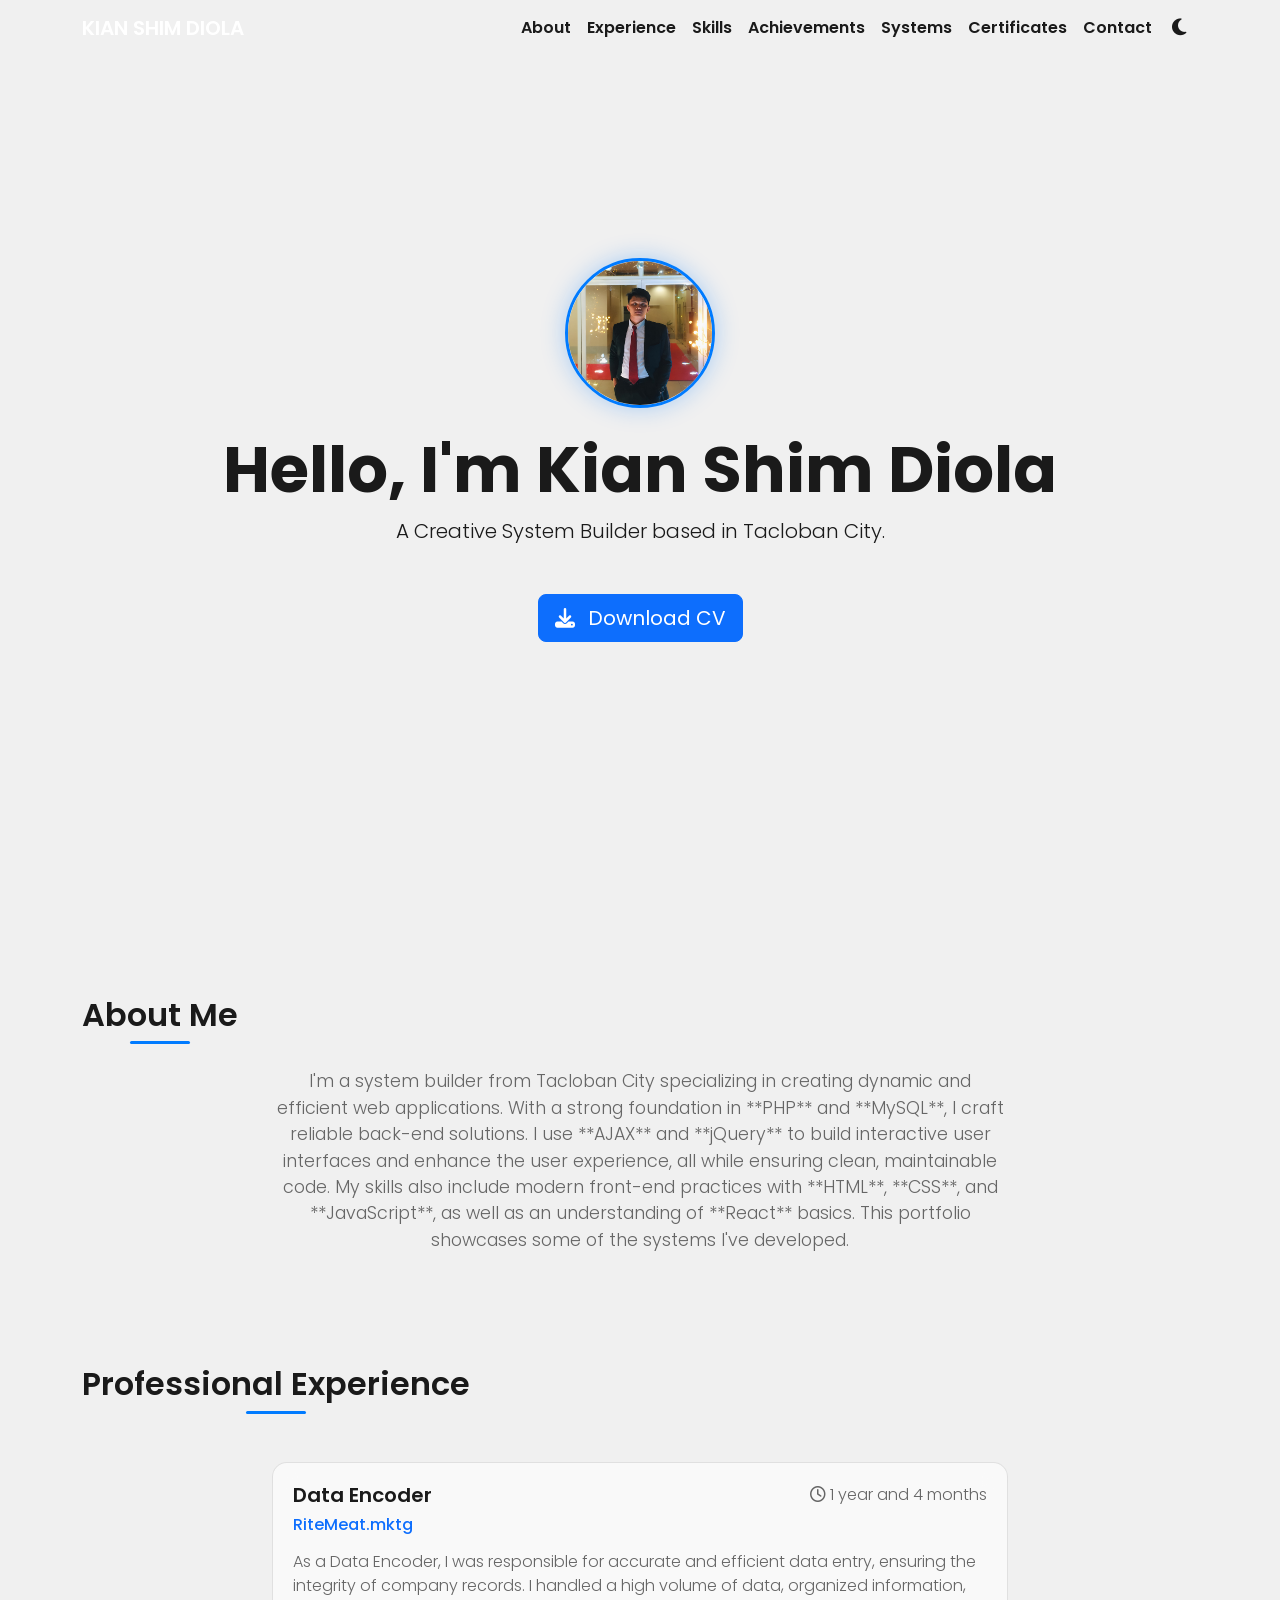
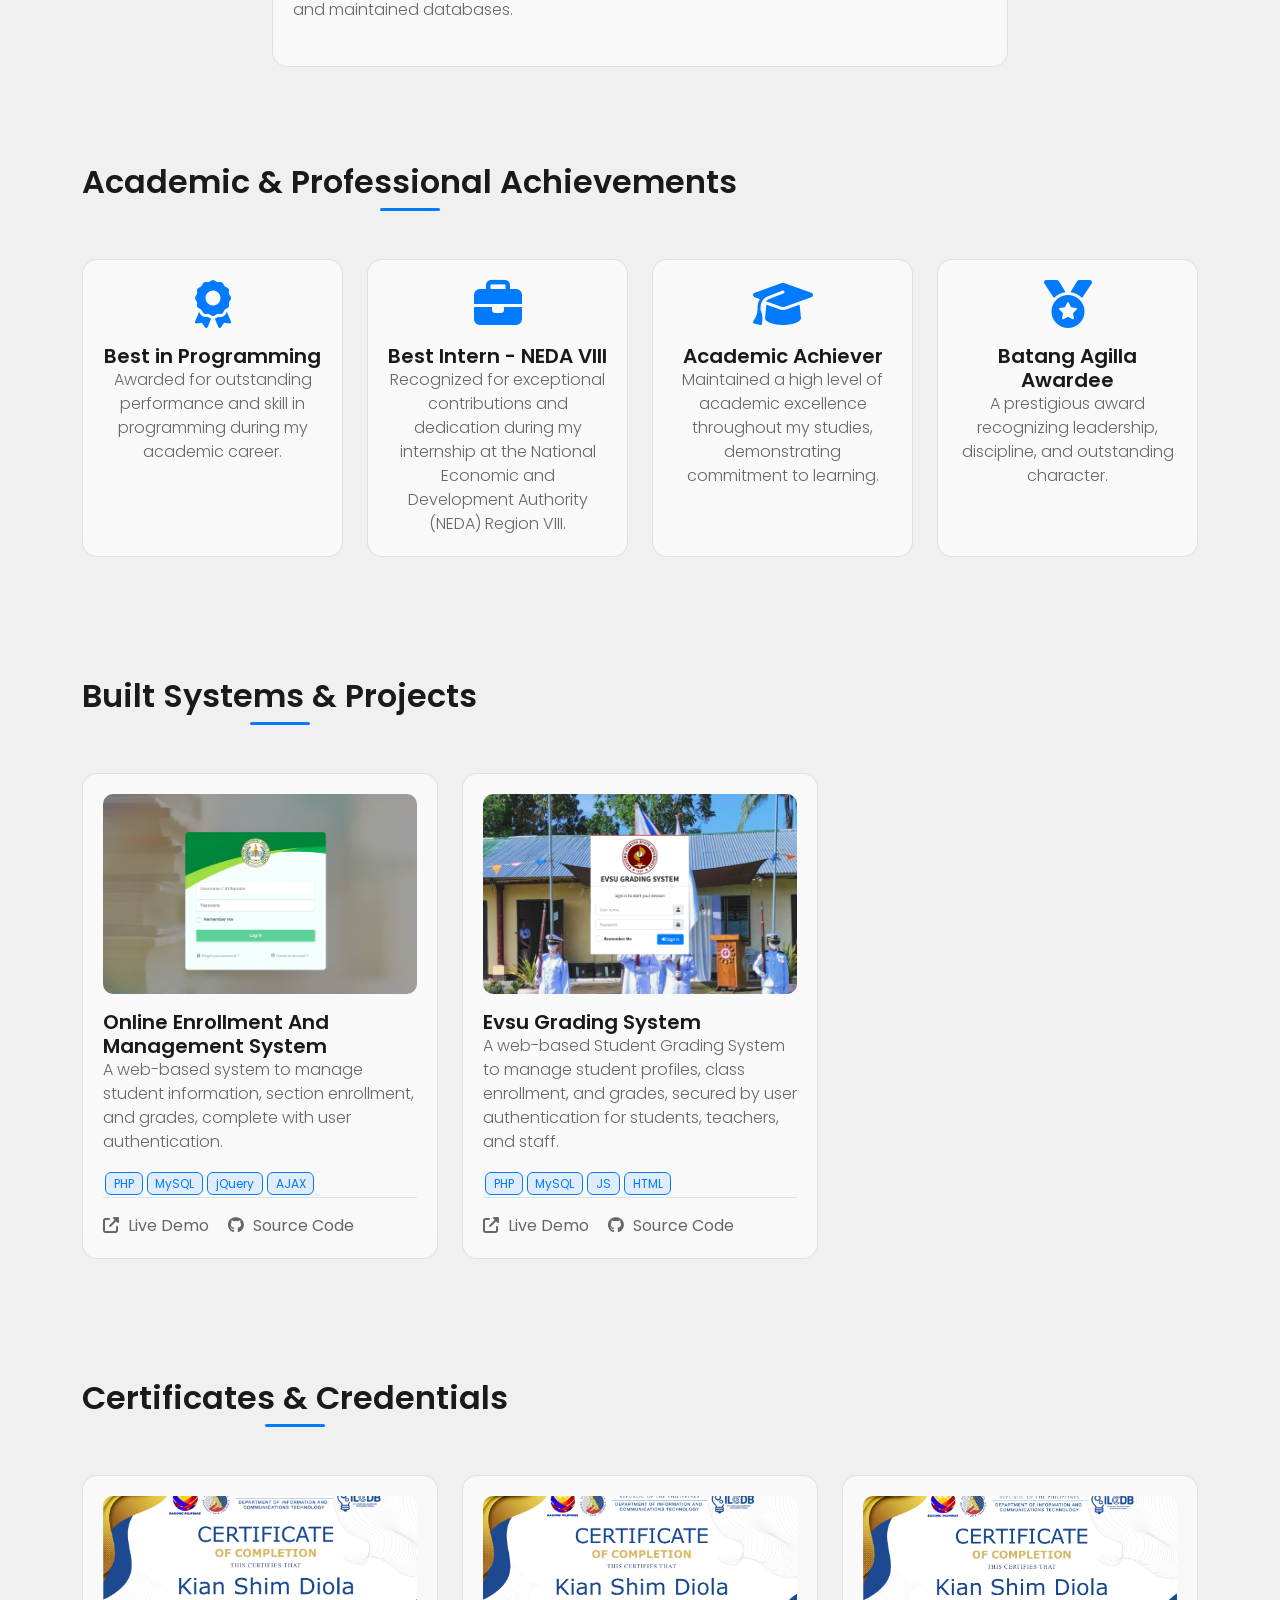
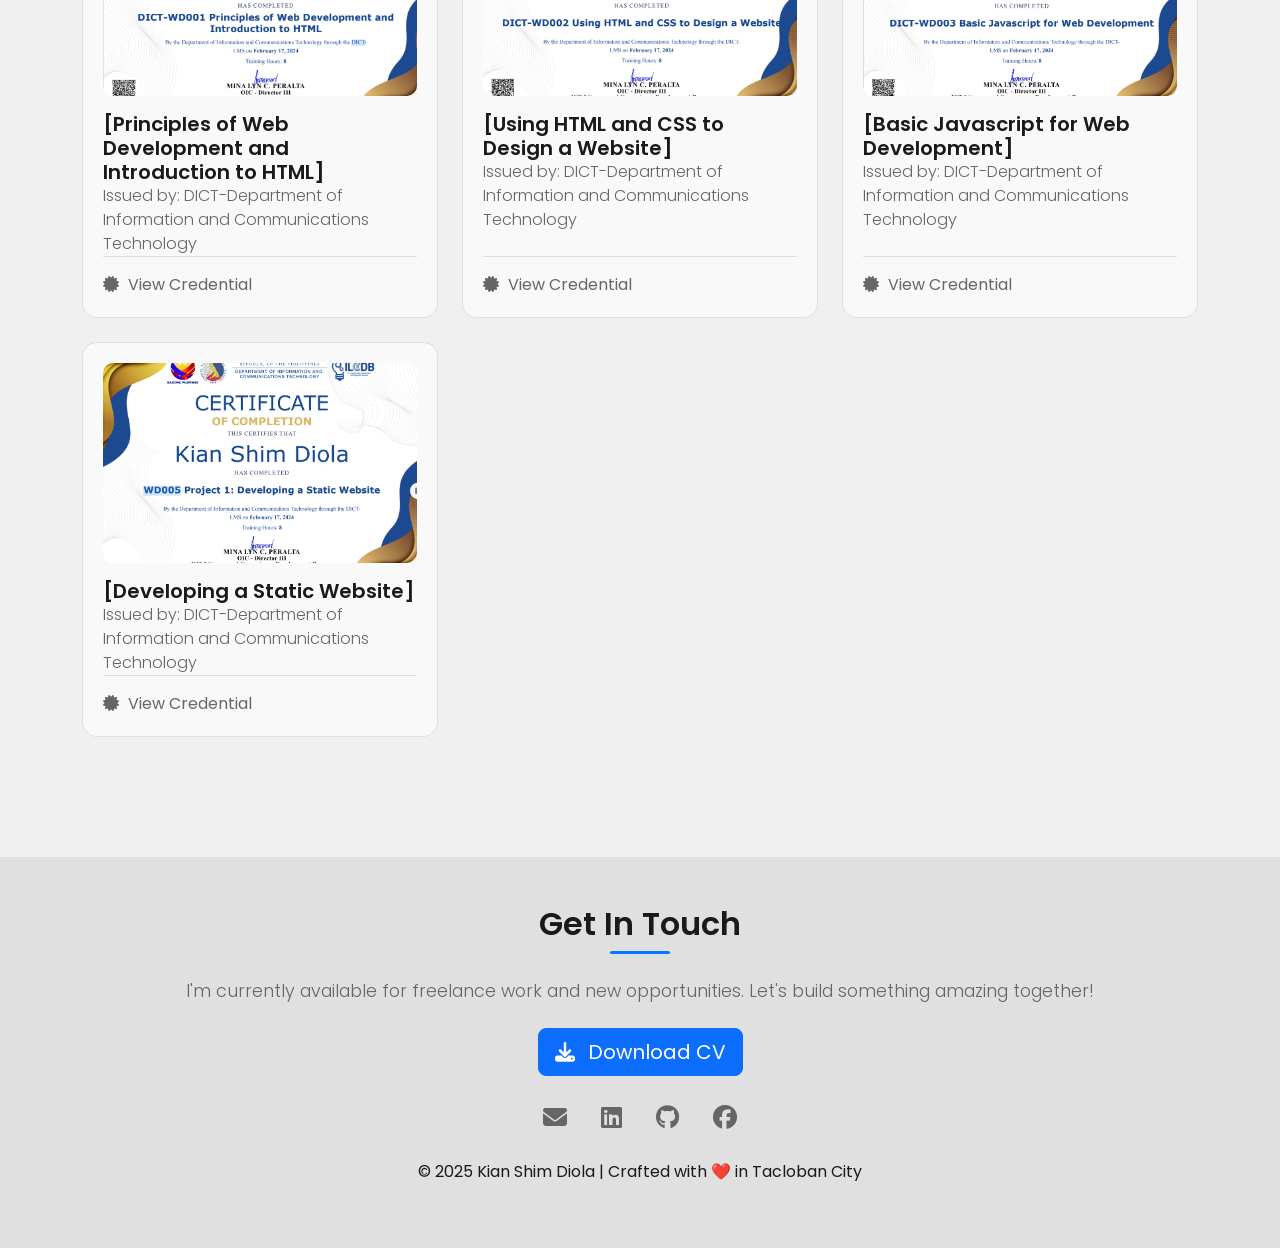
==== index.html @ ff7622f3 "Update index.html" ====
<!DOCTYPE html>
<html lang="en">
<head>
    <meta charset="UTF-8">
    <meta name="viewport" content="width=device-width, initial-scale=1.0">
    <title>KIAN SHIM DIOLA - Modern Portfolio</title>
    <link rel="icon" href="images/favicon.ico" type="image/x-icon">
    <link rel="preconnect" href="https://fonts.googleapis.com">
    <link rel="preconnect" href="https://fonts.gstatic.com" crossorigin>
    <link href="https://fonts.googleapis.com/css2?family=Poppins:wght@300;400;600;700&display=swap" rel="stylesheet">

    <link href="https://cdn.jsdelivr.net/npm/bootstrap@5.3.3/dist/css/bootstrap.min.css" rel="stylesheet">
    
    <link rel="stylesheet" href="https://cdnjs.cloudflare.com/ajax/libs/font-awesome/6.5.2/css/all.min.css">

    <link rel="stylesheet" href="styles.css">

</head>
<body>

    <nav class="navbar navbar-expand-lg navbar-dark fixed-top" id="mainNav">
        <div class="container">
            <a class="navbar-brand" href="#">KIAN SHIM DIOLA</a>
            <button class="navbar-toggler" type="button" data-bs-toggle="collapse" data-bs-target="#navbarNav" aria-controls="navbarNav" aria-expanded="false" aria-label="Toggle navigation">
                <span class="navbar-toggler-icon"></span>
            </button>
            <div class="collapse navbar-collapse" id="navbarNav">
                <ul class="navbar-nav ms-auto">
                    <li class="nav-item"><a class="nav-link" href="#about">About</a></li>
                    <li class="nav-item"><a class="nav-link" href="#experience">Experience</a></li>
                    <li class="nav-item"><a class="nav-link" href="#skills">Skills</a></li>
                    <li class="nav-item"><a class="nav-link" href="#achievements">Achievements</a></li>
                    <li class="nav-item"><a class="nav-link" href="#systems">Systems</a></li>
                    <li class="nav-item"><a class="nav-link" href="#certificates">Certificates</a></li>
                    <li class="nav-item"><a class="nav-link" href="#contact">Contact</a></li>
                </ul>
            </div>
            <button id="theme-toggle" class="btn btn-link ms-auto d-none d-lg-block">
                <i class="fas fa-sun"></i>
            </button>
        </div>
    </nav>

    <header class="hero-section d-flex align-items-center text-white text-center">
        <div class="container">
            <img src="images/profile.jpg" alt="Kian Shim Diola" class="profile-picture mb-4">
            <h1 class="display-3 fw-bold">Hello, I'm Kian Shim Diola</h1>
            <p class="lead fw-light mb-5">A Creative System Builder based in Tacloban City.</p>
            
            <a href="./cv/Diola Kian Shim.pdf" target="_blank" download="Kian_Shim_Diola_CV.pdf" class="btn btn-primary btn-lg hero-cv-btn">
                <i class="fas fa-download me-2"></i> Download CV
            </a>
            
        </div>
    </header>

    <main class="container my-5">

        <section id="about" class="py-5 fade-in-section">
            <h2 class="text-center mb-4">About Me</h2>
            <div class="row">
                <div class="col-md-8 mx-auto text-center">
                    <p class="lead-sm">
                        I'm a system builder from Tacloban City specializing in creating dynamic and efficient web applications. With a strong foundation in **PHP** and **MySQL**, I craft reliable back-end solutions. I use **AJAX** and **jQuery** to build interactive user interfaces and enhance the user experience, all while ensuring clean, maintainable code. My skills also include modern front-end practices with **HTML**, **CSS**, and **JavaScript**, as well as an understanding of **React** basics. This portfolio showcases some of the systems I've developed.
                    </p>
                </div>
            </div>
        </section>

        <section id="experience" class="py-5 fade-in-section">
            <h2 class="text-center mb-5">Professional Experience</h2>
            <div class="row">
                <div class="col-md-8 mx-auto">
                    <div class="glass-card mb-4">
                       <div class="card-body">
    <div class="d-flex justify-content-between align-items-center mb-2">
        <h5 class="card-title mb-0">Data Encoder</h5>
        <span class="card-text"><i class="far fa-clock"></i> 1 year and 4 months</span>
    </div>
    <h6 class="text-primary mb-3">RiteMeat.mktg</h6>
    <p class="card-text">
        As a Data Encoder, I was responsible for accurate and efficient data entry, ensuring the integrity of company records. I handled a high volume of data, organized information, and maintained databases.
    </p>
</div>
                    </div>
                </div>
            </div>
        </section>

      

        <section id="achievements" class="py-5 fade-in-section">
            <h2 class="text-center mb-5">Academic & Professional Achievements</h2>
            <div class="row">
                <div class="col-lg-3 col-md-6 mb-4">
                    <a href="#certificates" class="achievement-link">
                        <div class="glass-card text-center">
                            <i class="fas fa-award fa-3x mb-3" style="color: var(--accent-color);"></i>
                            <div class="card-body">
                                <h5 class="card-title">Best in Programming</h5>
                                <p class="card-text">Awarded for outstanding performance and skill in programming during my academic career.</p>
                            </div>
                        </div>
                    </a>
                </div>
                <div class="col-lg-3 col-md-6 mb-4">
                    <a href="#certificates" class="achievement-link">
                        <div class="glass-card text-center">
                            <i class="fas fa-briefcase fa-3x mb-3" style="color: var(--accent-color);"></i>
                            <div class="card-body">
                                <h5 class="card-title">Best Intern - NEDA VIII</h5>
                                <p class="card-text">Recognized for exceptional contributions and dedication during my internship at the National Economic and Development Authority (NEDA) Region VIII.</p>
                            </div>
                        </div>
                    </a>
                </div>
                <div class="col-lg-3 col-md-6 mb-4">
                    <a href="#certificates" class="achievement-link">
                        <div class="glass-card text-center">
                            <i class="fas fa-graduation-cap fa-3x mb-3" style="color: var(--accent-color);"></i>
                            <div class="card-body">
                                <h5 class="card-title">Academic Achiever</h5>
                                <p class="card-text">Maintained a high level of academic excellence throughout my studies, demonstrating commitment to learning.</p>
                            </div>
                        </div>
                    </a>
                </div>
                <div class="col-lg-3 col-md-6 mb-4">
                    <a href="#certificates" class="achievement-link">
                        <div class="glass-card text-center">
                            <i class="fas fa-medal fa-3x mb-3" style="color: var(--accent-color);"></i>
                            <div class="card-body">
                                <h5 class="card-title">Batang Agilla Awardee</h5>
                                <p class="card-text">A prestigious award recognizing leadership, discipline, and outstanding character.</p>
                            </div>
                        </div>
                    </a>
                </div>
            </div>
        </section>

        <section id="systems" class="py-5 fade-in-section">
            <h2 class="text-center mb-5">Built Systems & Projects</h2>
            <div class="row">
                <div class="col-lg-4 col-md-6 mb-4">
                    <div class="glass-card">
                        <img src="images/project/OEMS.png" class="card-img-top" alt="Project 1">
                        <div class="card-body">
                            <h5 class="card-title">Online Enrollment And Management System</h5>
                            <p class="card-text">A web-based system to manage student information, section enrollment, and grades, complete with user authentication.</p>
                            <div class="tech-tags">
                                <span class="badge">PHP</span><span class="badge">MySQL</span><span class="badge">jQuery</span><span class="badge">AJAX</span>
                            </div>
                        </div>
                        <div class="card-footer">
                            <a href="[Link to Demo]" class="btn-custom" target="_blank"><i class="fas fa-external-link-alt"></i> Live Demo</a>
                            <a href="[Link to GitHub]" class="btn-custom" target="_blank"><i class="fab fa-github"></i> Source Code</a>
                        </div>
                    </div>
                </div>

                <div class="col-lg-4 col-md-6 mb-4">
                    <div class="glass-card">
                        <img src="images/project/EVSUGRADING.png" class="card-img-top" alt="Project 2">
                        <div class="card-body">
                            <h5 class="card-title">Evsu Grading System</h5>
                            <p class="card-text">A web-based Student Grading System to manage student profiles, class enrollment, and grades, secured by user authentication for students, teachers, and staff.</p>
                            <div class="tech-tags">
                                <span class="badge">PHP</span><span class="badge">MySQL</span><span class="badge">JS</span><span class="badge">HTML</span>
                            </div>
                        </div>
                        <div class="card-footer">
                            <a href="[Link to Demo]" class="btn-custom" target="_blank"><i class="fas fa-external-link-alt"></i> Live Demo</a>
                            <a href="[Link to GitHub]" class="btn-custom" target="_blank"><i class="fab fa-github"></i> Source Code</a>
                        </div>
                    </div>
                </div>



                
            </div>
        </section>
<section id="certificates" class="py-5 fade-in-section">
            <h2 class="text-center mb-5">Certificates & Credentials</h2>
            <div class="row">


                <div class="col-lg-4 col-md-6 mb-4">
                    <div class="glass-card">
                        <img src="images/certificate/DICT-WD001.png" class="card-img-top" alt="Certificate 1">
                        <div class="card-body">
                            <h5 class="card-title">[Principles of Web Development and Introduction to HTML]</h5>
                            <p class="card-text">Issued by: DICT-Department of Information and Communications Technology</p>
                        </div>
                        <div class="card-footer">
                            <a href="https://drive.google.com/file/d/1U_wRPzFMKIbiwGCaZw2BtQq9EE82sQ64/view?usp=sharing" class="btn-custom" target="_blank"><i class="fas fa-certificate"></i> View Credential</a>
                        </div>
                    </div>
                </div>

                <div class="col-lg-4 col-md-6 mb-4">
                    <div class="glass-card">
                        <img src="images/certificate/DICT-WD002.png" class="card-img-top" alt="Certificate 2">
                        <div class="card-body">
                            <h5 class="card-title">[Using HTML and CSS to Design a Website]</h5>
                            <p class="card-text">Issued by: DICT-Department of Information and Communications Technology</p>
                        </div>
                        <div class="card-footer">
                            <a href="https://drive.google.com/file/d/1CNtu338VE2zqo23mbhjtuzr8_adoo9vy/view?usp=sharing" class="btn-custom" target="_blank"><i class="fas fa-certificate"></i> View Credential</a>
                        </div>
                    </div>
                </div>
<div class="col-lg-4 col-md-6 mb-4">
                    <div class="glass-card">
                        <img src="images/certificate/DICT-WD003.png" class="card-img-top" alt="Certificate 2">
                        <div class="card-body">
                            <h5 class="card-title">[Basic Javascript for Web Development]</h5>
                            <p class="card-text">Issued by: DICT-Department of Information and Communications Technology</p>
                        </div>
                        <div class="card-footer">
                            <a href="https://drive.google.com/file/d/1zGcU0_RkMThdONmk8PNS_rdGxGATxqnp/view?usp=sharing" class="btn-custom" target="_blank"><i class="fas fa-certificate"></i> View Credential</a>
                        </div>
                    </div>
                </div>

                <div class="col-lg-4 col-md-6 mb-4">
                    <div class="glass-card">
                        <img src="images/certificate/WD005 Project 1.png" class="card-img-top" alt="Certificate 2">
                        <div class="card-body">
                            <h5 class="card-title">[Developing a Static Website]</h5>
                            <p class="card-text">Issued by: DICT-Department of Information and Communications Technology</p>
                        </div>
                        <div class="card-footer">
                            <a href="https://drive.google.com/file/d/1finJeSKk2mDBMs-SL_LqxYHm1UsvjuRJ/view?usp=sharing" class="btn-custom" target="_blank"><i class="fas fa-certificate"></i> View Credential</a>
                        </div>
                    </div>
                </div>

                <div class="col-lg-4 col-md-6 mb-4" hidden>
                    <div class="glass-card">
                        <img src="images/DICT-WD002.pn" class="card-img-top" alt="Certificate 2">
                        <div class="card-body">
                            <h5 class="card-title">[]</h5>
                            <p class="card-text">Issued by: DICT-Department of Information and Communications Technology</p>
                        </div>
                        <div class="card-footer">
                            <a href="[Link to Credential]" class="btn-custom" target="_blank"><i class="fas fa-certificate"></i> View Credential</a>
                        </div>
                    </div>
                </div>
            </div>
        </section>
    </main>

    <footer id="contact" class="py-5">
        <div class="container text-center">
            <h2 class="mb-4">Get In Touch</h2>
            <p class="lead-sm mb-4">I'm currently available for freelance work and new opportunities. Let's build something amazing together!</p>
            
            <a href="[LINK_TO_YOUR_CV.pdf]" download="Kian_Shim_Diola_CV.pdf" class="btn btn-primary btn-lg mb-4 contact-cv-btn">
                <i class="fas fa-download me-2"></i> Download CV
            </a>

            <div class="social-icons">
                <a href="mailto:shimshimdiola@gmail.com" class="social-icon"><i class="fas fa-envelope"></i></a>
                <a href="https://www.linkedin.com/in/yourprofile/" class="social-icon" target="_blank"><i class="fab fa-linkedin"></i></a>
                <a href="https://github.com/shimshimdiola/" class="social-icon" target="_blank"><i class="fab fa-github"></i></a>
                <a href="https://www.facebook.com/kian.shim.diola.2025" class="social-icon" target="_blank"><i class="fab fa-facebook"></i></a>
            </div>
            <p class="mt-4">&copy; 2025 Kian Shim Diola | Crafted with ❤️ in Tacloban City</p>
        </div>
    </footer>

    <script src="https://cdn.jsdelivr.net/npm/bootstrap@5.3.3/dist/js/bootstrap.bundle.min.js"></script>
    
    <script>
        // Navbar scroll effect
        window.addEventListener('scroll', function() {
            const navbar = document.getElementById('mainNav');
            if (window.scrollY > 50) {
                navbar.classList.add('scrolled');
            } else {
                navbar.classList.remove('scrolled');
            }
        });

        // Section fade-in effect
        const sections = document.querySelectorAll('.fade-in-section');
        const options = {
            root: null,
            threshold: 0.15,
            rootMargin: "0px"
        };
        const observer = new IntersectionObserver(function(entries, observer) {
            entries.forEach(entry => {
                if (entry.isIntersecting) {
                    entry.target.classList.add('is-visible');
                    observer.unobserve(entry.target);
                }
            });
        }, options);
        sections.forEach(section => {
            observer.observe(section);
        });

        // Theme Switcher Logic
        const themeToggle = document.getElementById('theme-toggle');
        const html = document.documentElement;
        const currentTheme = localStorage.getItem('theme');

        // Set initial theme based on user's preference or system default
        if (currentTheme) {
            html.setAttribute('data-theme', currentTheme);
            if (currentTheme === 'light') {
                themeToggle.innerHTML = '<i class="fas fa-moon"></i>';
            }
        } else if (window.matchMedia && window.matchMedia('(prefers-color-scheme: light)').matches) {
            html.setAttribute('data-theme', 'light');
            themeToggle.innerHTML = '<i class="fas fa-moon"></i>';
        }

        // Handle button click
        themeToggle.addEventListener('click', () => {
            if (html.getAttribute('data-theme') === 'light') {
                html.setAttribute('data-theme', 'dark');
                localStorage.setItem('theme', 'dark');
                themeToggle.innerHTML = '<i class="fas fa-sun"></i>';
            } else {
                html.setAttribute('data-theme', 'light');
                localStorage.setItem('theme', 'light');
                themeToggle.innerHTML = '<i class="fas fa-moon"></i>';
            }
        });
    </script>
</body>
</html>
---- styles.css ----
:root {
    --bg-dark: #121212;
    --bg-card: rgba(30, 30, 30, 0.6);
    --primary-text: #e0e0e0;
    --secondary-text: #a0a0a0;
    --accent-color: #03dac6;
    --accent-glow: rgba(3, 218, 198, 0.5);
    --border-color: rgba(255, 255, 255, 0.1);
    --footer-bg: #161616;
}

:root[data-theme="light"] {
    --bg-dark: #f0f0f0;
    --bg-card: rgba(255, 255, 255, 0.6);
    --primary-text: #1a1a1a;
    --secondary-text: #666;
    --accent-color: #007bff;
    --accent-glow: rgba(0, 123, 255, 0.3);
    --border-color: rgba(0, 0, 0, 0.1);
    --footer-bg: #e0e0e0;
}

html {
    scroll-behavior: smooth;
}

body {
    background-color: var(--bg-dark);
    color: var(--primary-text);
    font-family: 'Poppins', sans-serif;
    transition: background-color 0.4s ease, color 0.4s ease;
}

/* --- Navbar --- */
.navbar {
    transition: background-color 0.4s ease-in-out;
}
.navbar.scrolled {
    background-color: rgba(18, 18, 18, 0.85);
    backdrop-filter: blur(10px);
}
:root[data-theme="light"] .navbar.scrolled {
    background-color: rgba(240, 240, 240, 0.85);
    backdrop-filter: blur(10px);
}
.navbar-brand, .nav-link {
    font-weight: 600;
}
.nav-link {
    color: var(--primary-text);
}
.nav-link:hover {
    color: var(--accent-color);
}
#theme-toggle {
    border: none;
    background: transparent;
    cursor: pointer;
    font-size: 1.2rem;
    color: var(--primary-text);
    transition: color 0.3s ease;
}
#theme-toggle:hover {
    color: var(--accent-color);
}

/* --- Hero Section --- */
.hero-section {
    min-height: 100vh;
    background: linear-gradient(rgba(18, 18, 18, 0.8), rgba(18, 18, 18, 0.8)), url('https://images.unsplash.com/photo-1550439062-609e1531270e?q=80&w=2070&auto=format&fit=crop') no-repeat center center;
    background-size: cover;
}
:root[data-theme="light"] .hero-section {
    background: linear-gradient(rgba(240, 240, 240, 0.65), rgba(240, 240, 240, 0.65)), url('https://images.unsplash.com/photo-1550439062-609e1531270e?q=80&w=2070&auto=format&fit=crop') no-repeat center center;
    background-size: cover;
    color: var(--primary-text) !important;
}

.profile-picture {
    width: 150px;
    height: 150px;
    border-radius: 50%;
    border: 3px solid var(--accent-color);
    object-fit: cover;
    box-shadow: 0 0 25px var(--accent-glow);
}

/* --- Section Styles --- */
h2 {
    color: var(--primary-text);
    font-weight: 600;
    position: relative;
    display: inline-block;
    padding-bottom: 10px;
}
h2::after {
    content: '';
    position: absolute;
    bottom: 0;
    left: 50%;
    transform: translateX(-50%);
    width: 60px;
    height: 3px;
    background-color: var(--accent-color);
    border-radius: 2px;
}
.lead-sm {
    font-size: 1.1rem;
    font-weight: 300;
    color: var(--secondary-text);
}


/* --- Glass Card --- */
.glass-card {
    background: var(--bg-card);
    backdrop-filter: blur(12px);
    -webkit-backdrop-filter: blur(12px);
    border: 1px solid var(--border-color);
    border-radius: 15px;
    padding: 20px;
    transition: all 0.3s ease;
    height: 100%;
    display: flex;
    flex-direction: column;
}
.glass-card:hover {
    transform: translateY(-10px);
    box-shadow: 0 0 30px var(--accent-glow);
    border-color: var(--accent-glow);
}
.glass-card .card-img-top {
    border-radius: 10px;
    height: 200px;
    object-fit: cover;
    margin-bottom: 1rem;
}
.glass-card .card-body {
    padding: 0;
    flex-grow: 1;
}
.glass-card .card-title {
    font-weight: 600;
    color: var(--primary-text);
}
.glass-card .card-text {
    color: var(--secondary-text);
    font-weight: 300;
}
.glass-card .card-footer {
    background: transparent;
    border-top: 1px solid var(--border-color);
    padding: 1rem 0 0 0;
    margin-top: auto;
}

/* --- Tech Tags & Custom Buttons --- */
.tech-tags .badge {
    background-color: rgba(3, 218, 198, 0.1);
    color: var(--accent-color);
    border: 1px solid var(--accent-color);
    font-weight: 400;
    margin: 2px;
}
:root[data-theme="light"] .tech-tags .badge {
    background-color: rgba(0, 123, 255, 0.1);
}

.btn-custom {
    color: var(--secondary-text);
    text-decoration: none;
    margin-right: 15px;
    transition: color 0.3s ease;
}
.btn-custom:hover {
    color: var(--accent-color);
}
.btn-custom i {
    margin-right: 5px;
}

/* --- Footer & Social Icons --- */
footer {
    background-color: var(--footer-bg);
    transition: background-color 0.4s ease;
}
.social-icon {
    font-size: 1.5rem;
    color: var(--secondary-text);
    margin: 0 15px;
    transition: all 0.3s ease;
}
.social-icon:hover {
    color: var(--accent-color);
    transform: translateY(-5px);
}

/* --- Fade-in Animation --- */
.fade-in-section {
    opacity: 0;
    transform: translateY(30px);
    transition: opacity 0.8s ease-out, transform 0.8s ease-out;
}
.fade-in-section.is-visible {
    opacity: 1;
    transform: translateY(0);
}

/* Achievement Link Style */
.achievement-link {
    text-decoration: none;
    color: inherit;
    display: block;
    height: 100%;
}
.achievement-link .glass-card:hover {
    cursor: pointer;
}
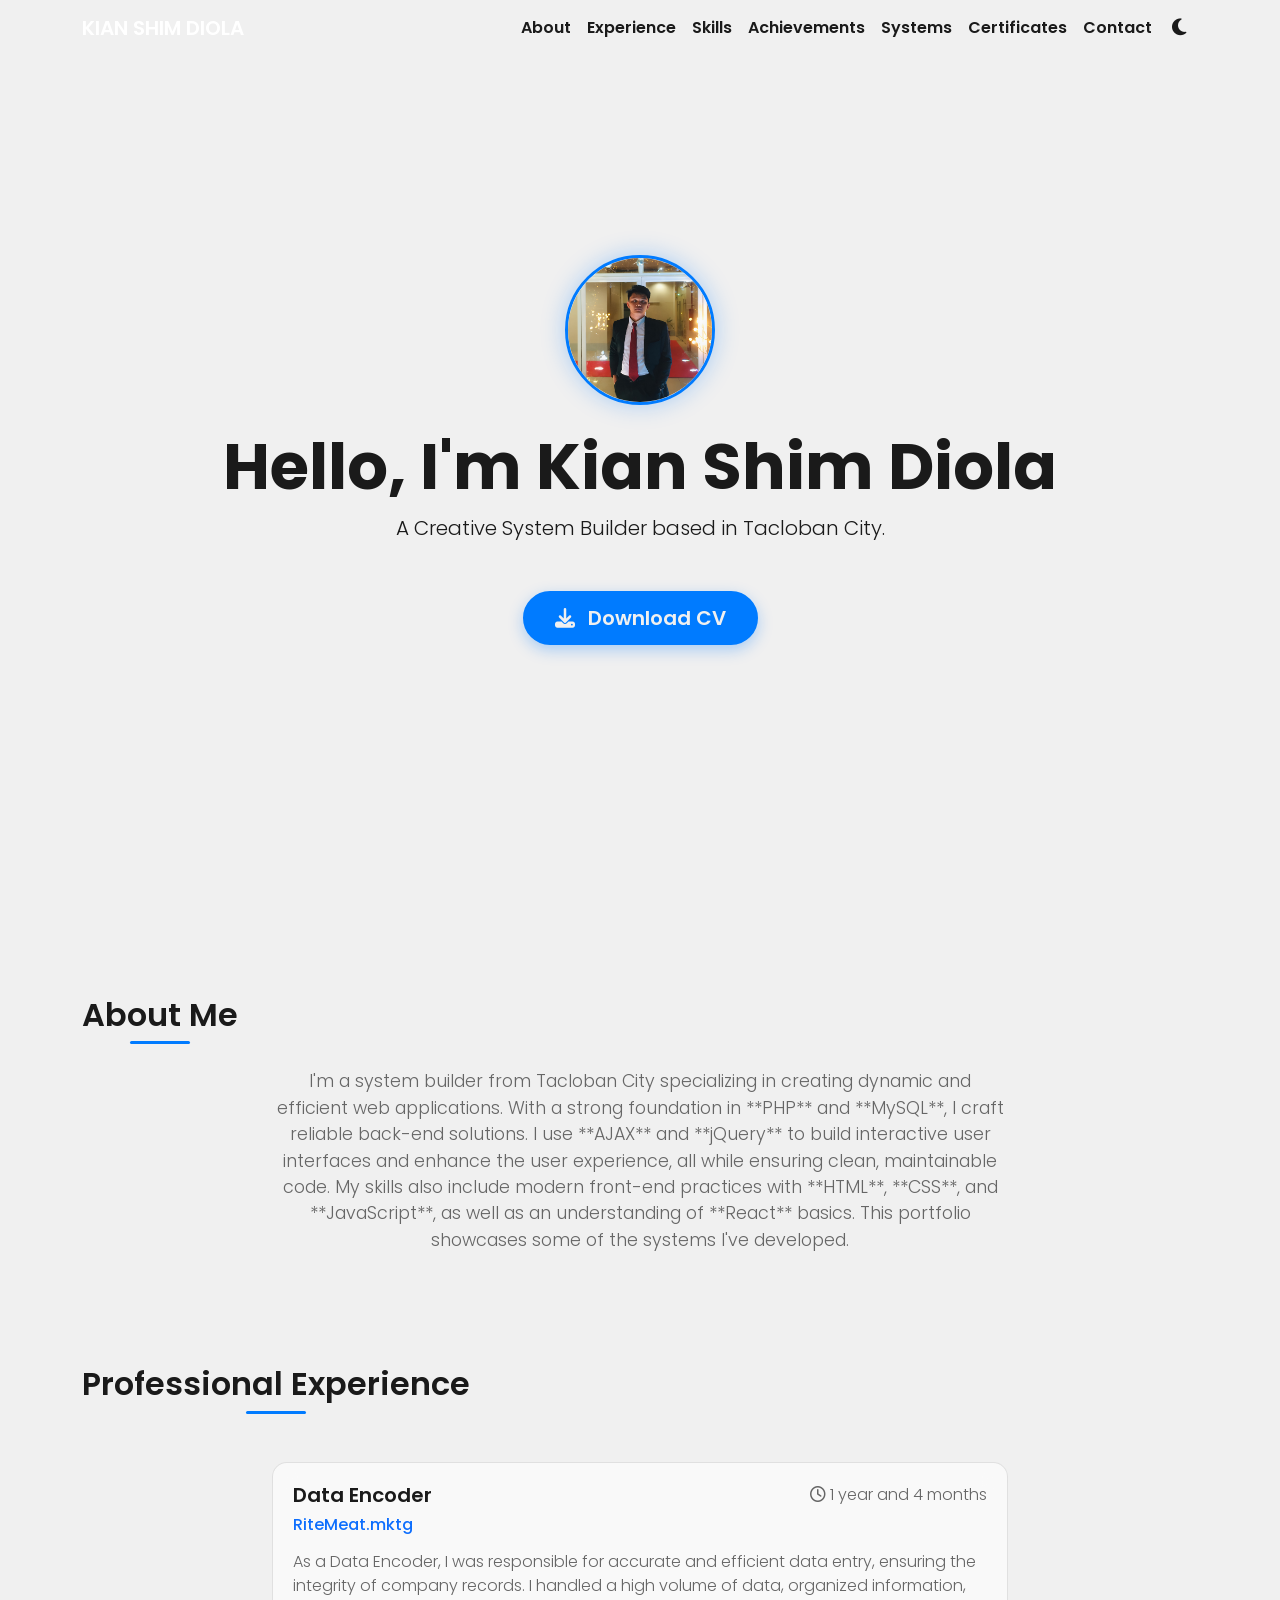
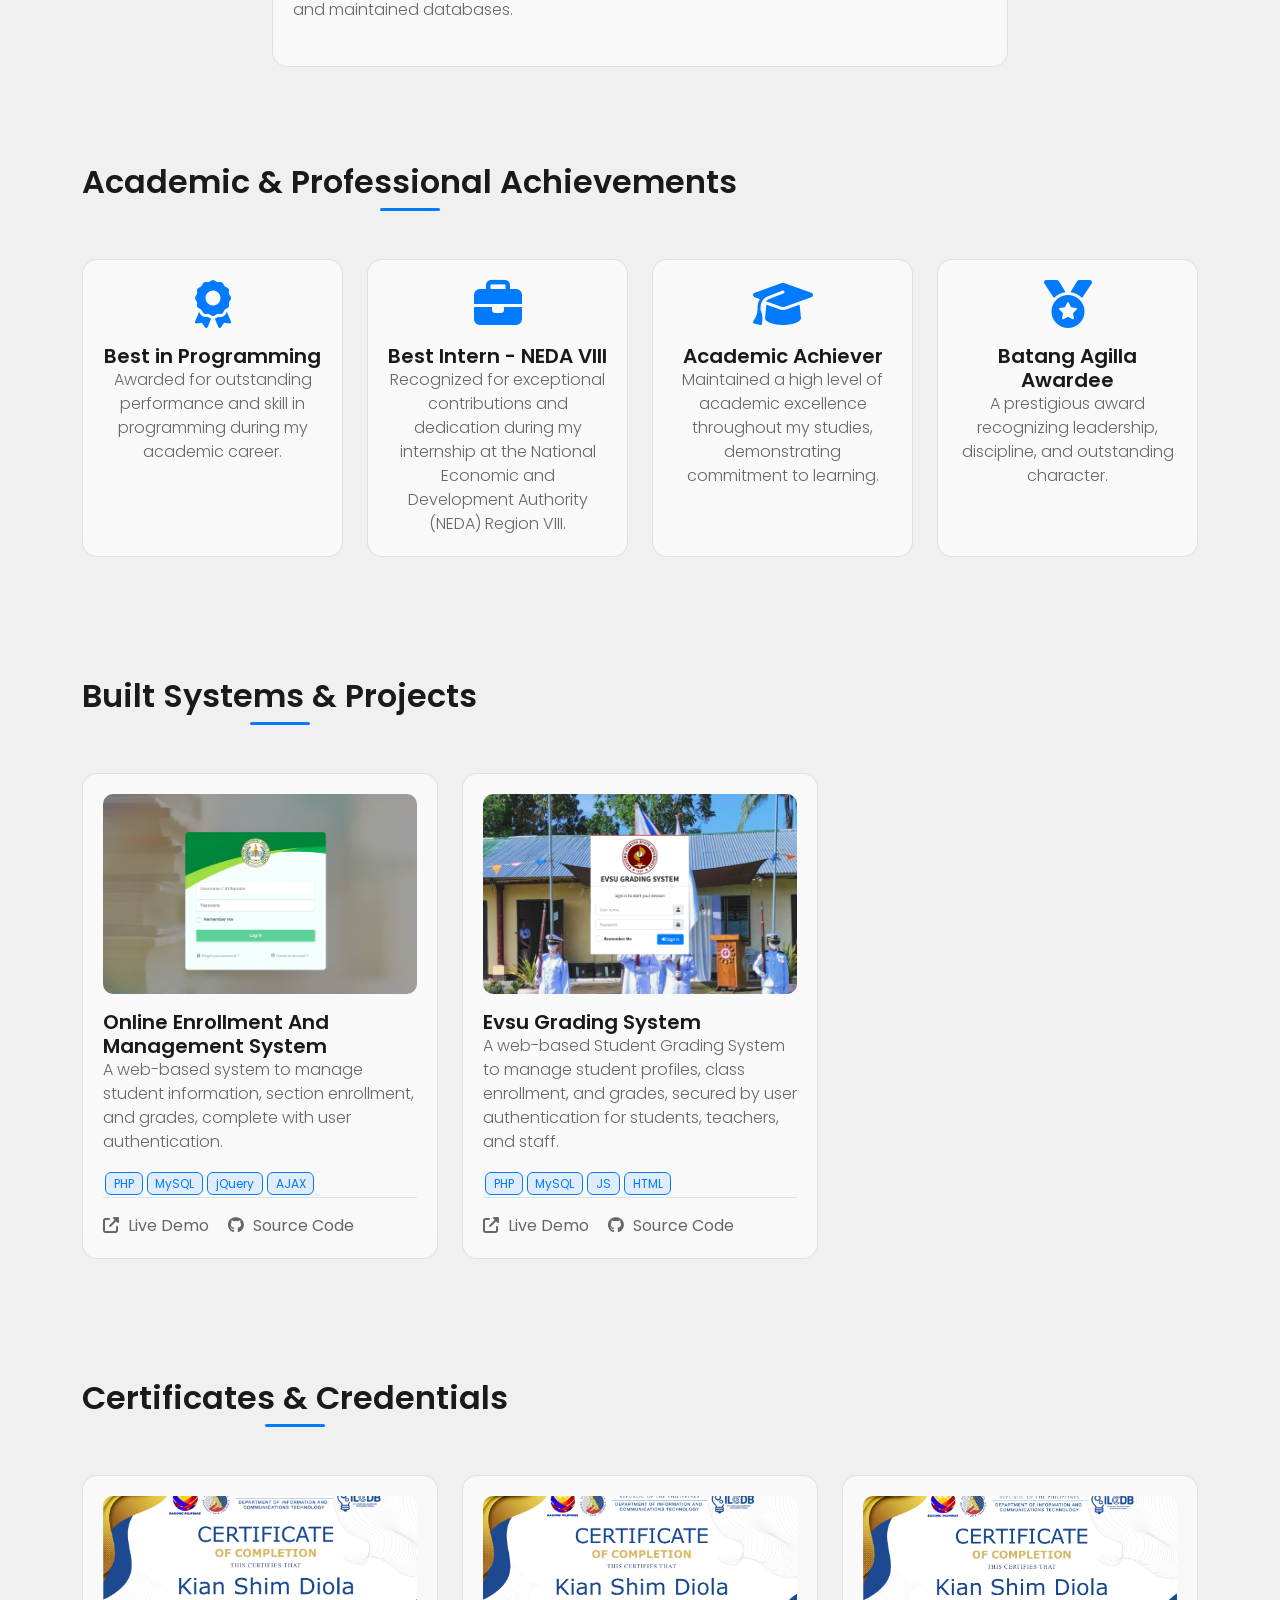
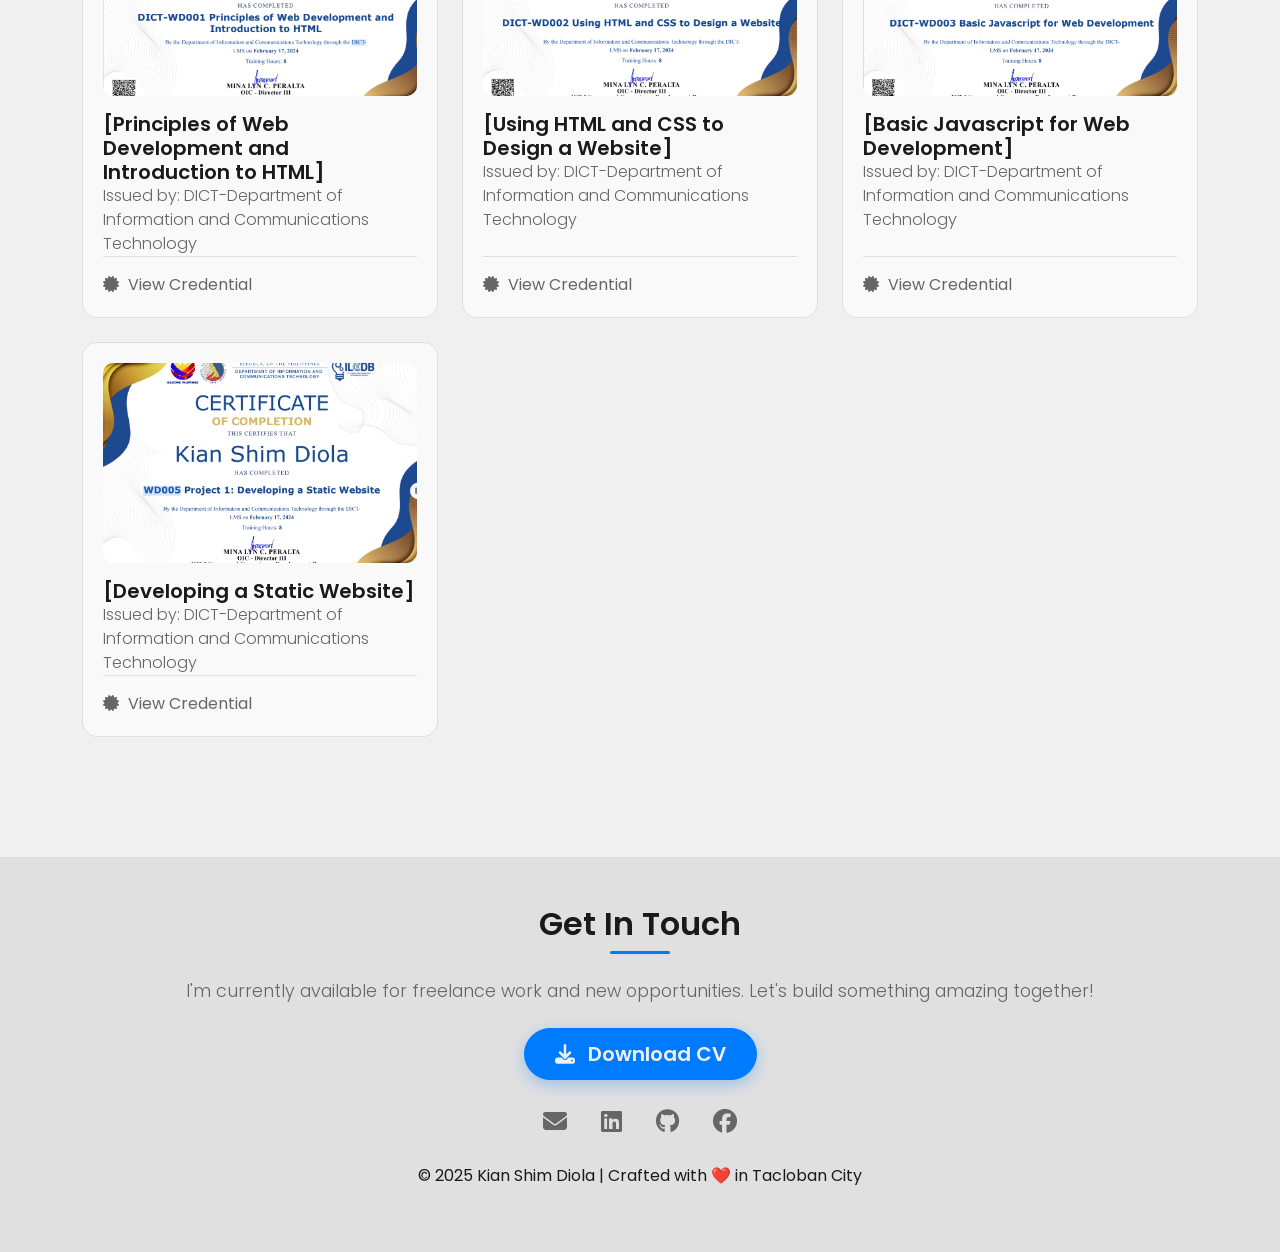
==== commit 9415f071: "Update index.html" ====
--- a/index.html
+++ b/index.html
@@ -47,7 +47,7 @@
             <h1 class="display-3 fw-bold">Hello, I'm Kian Shim Diola</h1>
             <p class="lead fw-light mb-5">A Creative System Builder based in Tacloban City.</p>
             
-            <a href="./cv/Diola Kian Shim.pdf" target="_blank" download="Kian_Shim_Diola_CV.pdf" class="btn btn-primary btn-lg hero-cv-btn">
+            <a href="./cv/Kian_Shim_Diola_CV.pdf" target="_blank" download="Kian_Shim_Diola_CV.pdf" class="btn btn-primary btn-lg hero-cv-btn">
                 <i class="fas fa-download me-2"></i> Download CV
             </a>
             
@@ -335,3 +335,4 @@
     </script>
 </body>
 </html>
+
--- a/styles.css
+++ b/styles.css
@@ -215,4 +215,31 @@
 }
 .achievement-link .glass-card:hover {
     cursor: pointer;
-}+}
+/* Add this to your styles.css */
+
+/* Custom styling for the CV Download Button */
+.btn-primary.btn-lg {
+    font-weight: 600;
+    padding: 10px 30px;
+    border-radius: 50px; /* Pill shape */
+    transition: all 0.3s ease;
+    
+    /* Inherit Theme Colors */
+    background-color: var(--accent-color); 
+    border-color: var(--accent-color); 
+    color: var(--bg-dark); /* Dark text on the accent button */
+    box-shadow: 0 5px 15px var(--accent-glow);
+}
+
+.btn-primary.btn-lg:hover {
+    transform: translateY(-3px);
+    box-shadow: 0 8px 20px var(--accent-glow);
+    filter: brightness(1.1);
+}
+
+/* Specific styling for the Hero section button to stand out against the dark background */
+.hero-cv-btn {
+    /* Optional: Add a slight outline for visibility against the hero background if needed */
+    border: 2px solid var(--accent-color);
+}
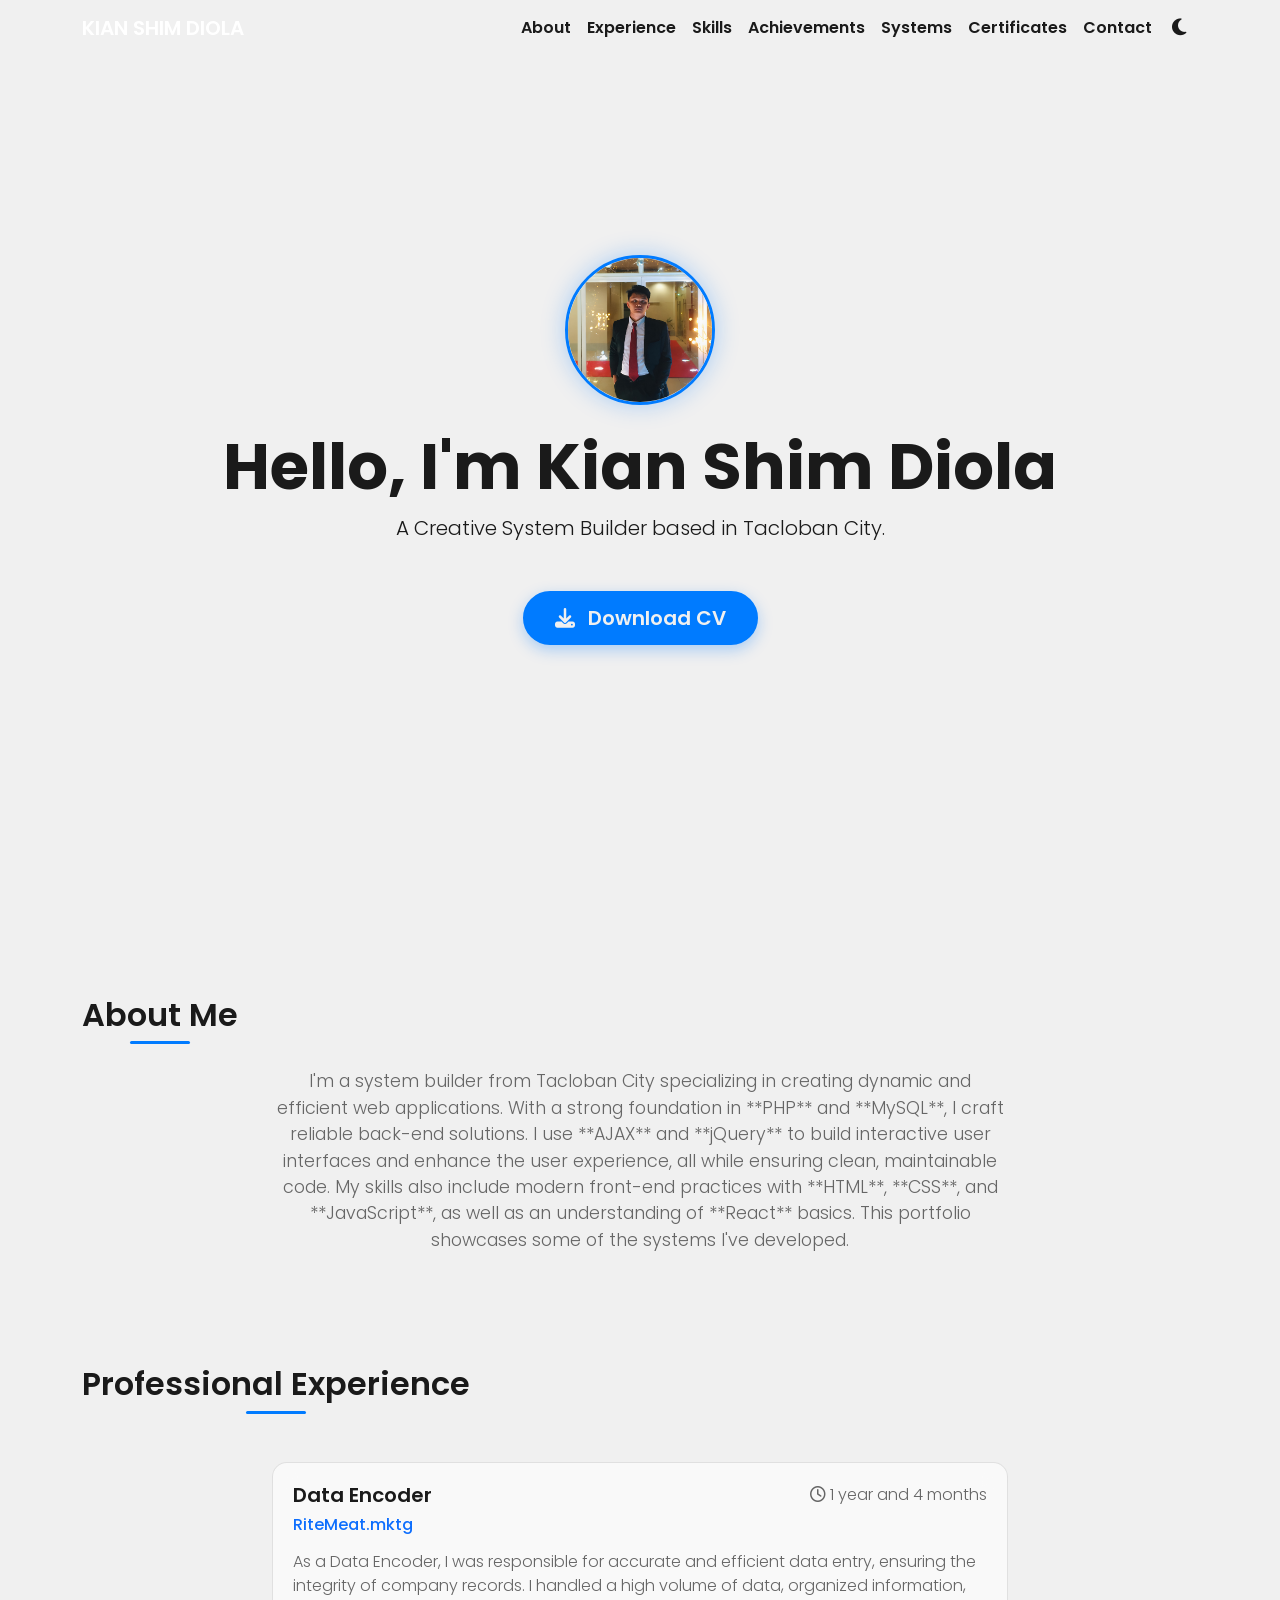
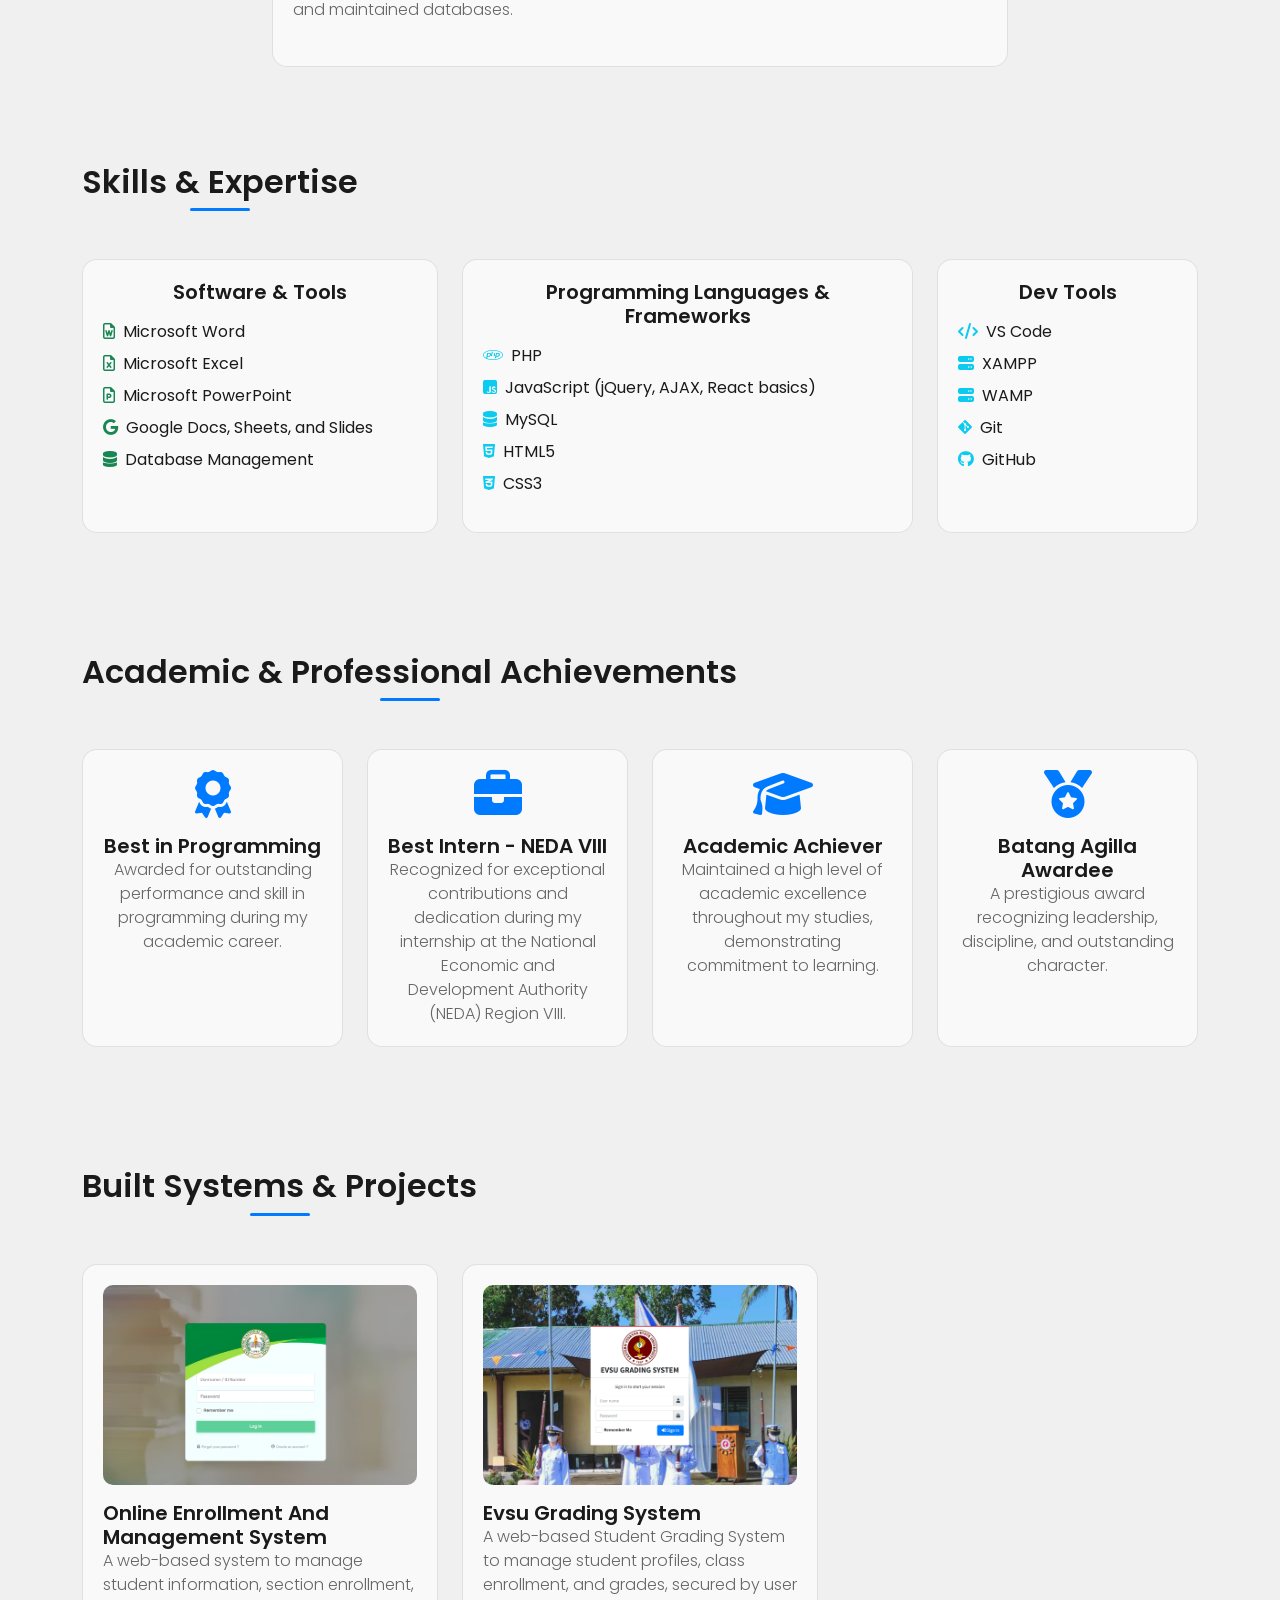
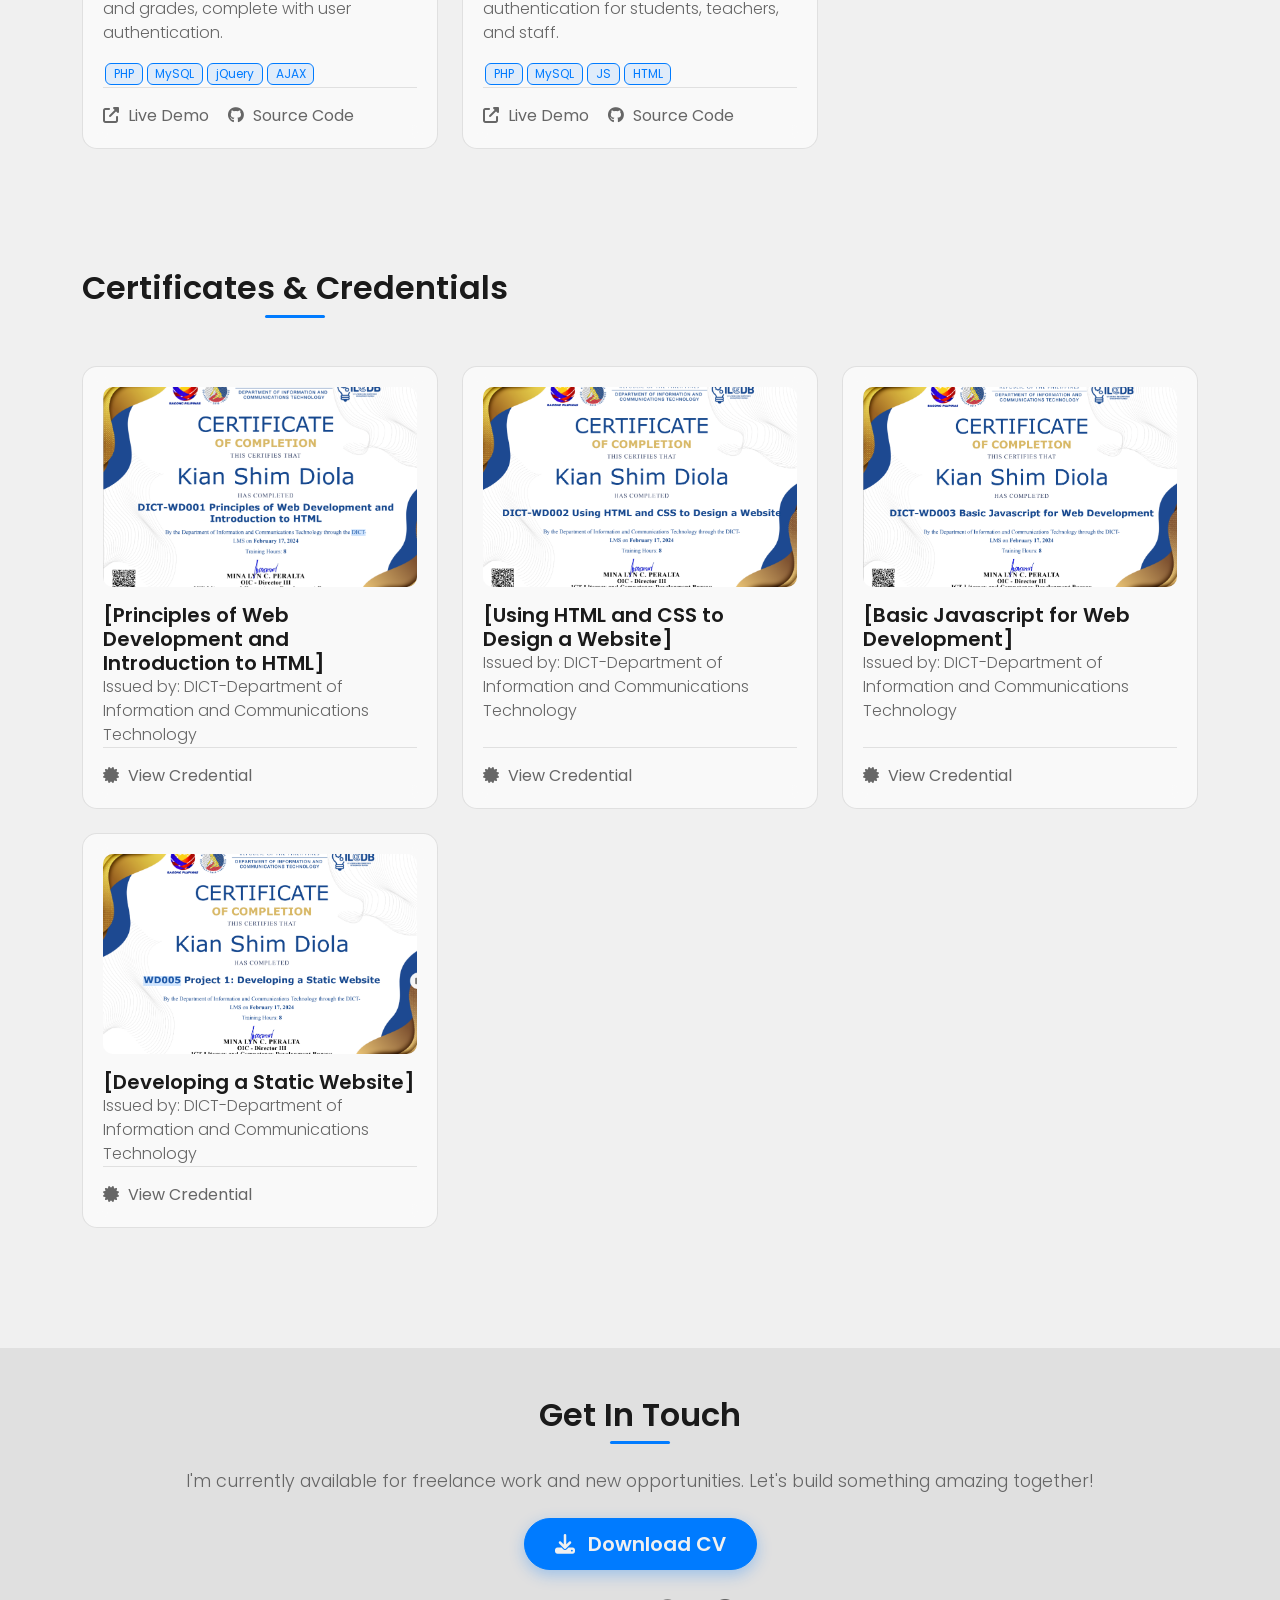
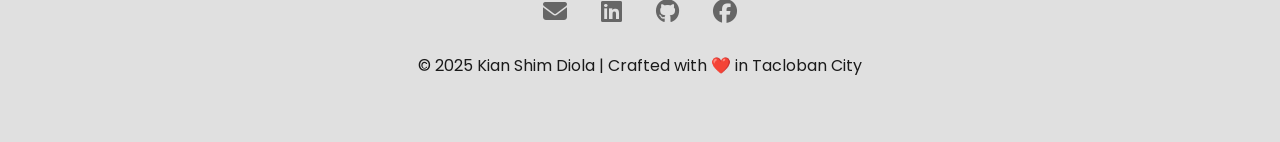
==== commit 7bfb8e5c: "Update index.html" ====
--- a/index.html
+++ b/index.html
@@ -88,7 +88,53 @@
         </section>
 
       
-
+<section id="skills" class="py-5 fade-in-section">
+    <h2 class="text-center mb-5">Skills & Expertise</h2>
+    <div class="row">
+        <div class="col-md-4 mb-4">
+            <div class="glass-card">
+                <div class="card-body">
+                    <h5 class="card-title text-center mb-3">Software & Tools</h5>
+                    <ul class="list-unstyled">
+                        <li class="mb-2"><i class="far fa-file-word text-success me-2"></i>Microsoft Word</li>
+                        <li class="mb-2"><i class="far fa-file-excel text-success me-2"></i>Microsoft Excel</li>
+                        <li class="mb-2"><i class="far fa-file-powerpoint text-success me-2"></i>Microsoft PowerPoint</li>
+                        <li class="mb-2"><i class="fab fa-google text-success me-2"></i>Google Docs, Sheets, and Slides</li>
+                        <li class="mb-2"><i class="fas fa-database text-success me-2"></i>Database Management</li>
+                    </ul>
+                </div>
+            </div>
+        </div>
+        <div class="col-md-5 mb-4">
+            <div class="glass-card">
+                <div class="card-body">
+                    <h5 class="card-title text-center mb-3">Programming Languages & Frameworks</h5>
+                    <ul class="list-unstyled">
+                        <li class="mb-2"><i class="fab fa-php text-info me-2"></i>PHP</li>
+                        <li class="mb-2"><i class="fab fa-js-square text-info me-2"></i>JavaScript (jQuery, AJAX, React basics)</li>
+                        <li class="mb-2"><i class="fas fa-database text-info me-2"></i>MySQL</li>
+                        <li class="mb-2"><i class="fab fa-html5 text-info me-2"></i>HTML5</li>
+                        <li class="mb-2"><i class="fab fa-css3-alt text-info me-2"></i>CSS3</li>
+                    </ul>
+                </div>
+            </div>
+        </div>
+        <div class="col-md-3 mb-4">
+            <div class="glass-card">
+                <div class="card-body">
+                    <h5 class="card-title text-center mb-3">Dev Tools</h5>
+                    <ul class="list-unstyled">
+                        <li class="mb-2"><i class="fas fa-code text-info me-2"></i>VS Code</li>
+                        <li class="mb-2"><i class="fas fa-server text-info me-2"></i>XAMPP</li>
+                        <li class="mb-2"><i class="fas fa-server text-info me-2"></i>WAMP</li>
+                        <li class="mb-2"><i class="fab fa-git-alt text-info me-2"></i>Git</li>
+                        <li class="mb-2"><i class="fab fa-github text-info me-2"></i>GitHub</li>
+                    </ul>
+                </div>
+            </div>
+        </div>
+    </div>
+</section>
         <section id="achievements" class="py-5 fade-in-section">
             <h2 class="text-center mb-5">Academic & Professional Achievements</h2>
             <div class="row">
@@ -336,3 +382,4 @@
 </body>
 </html>
 
+
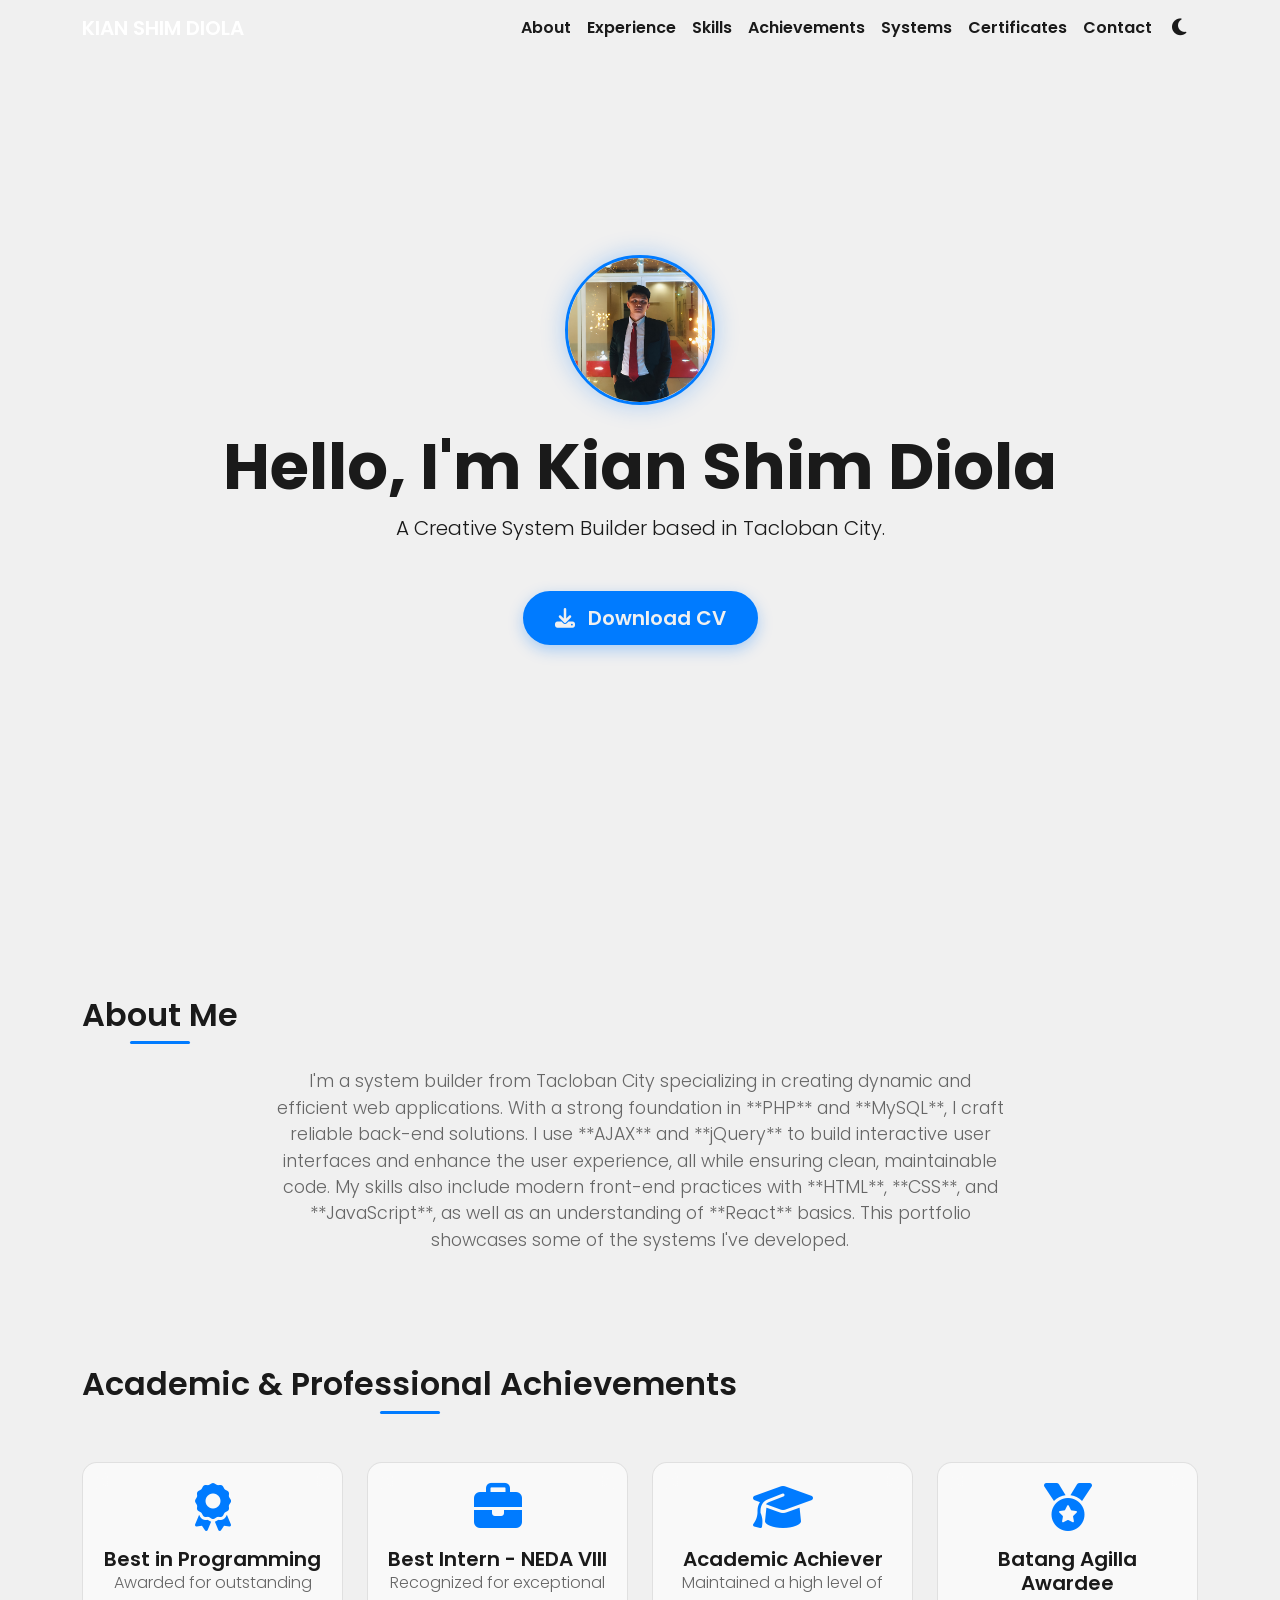
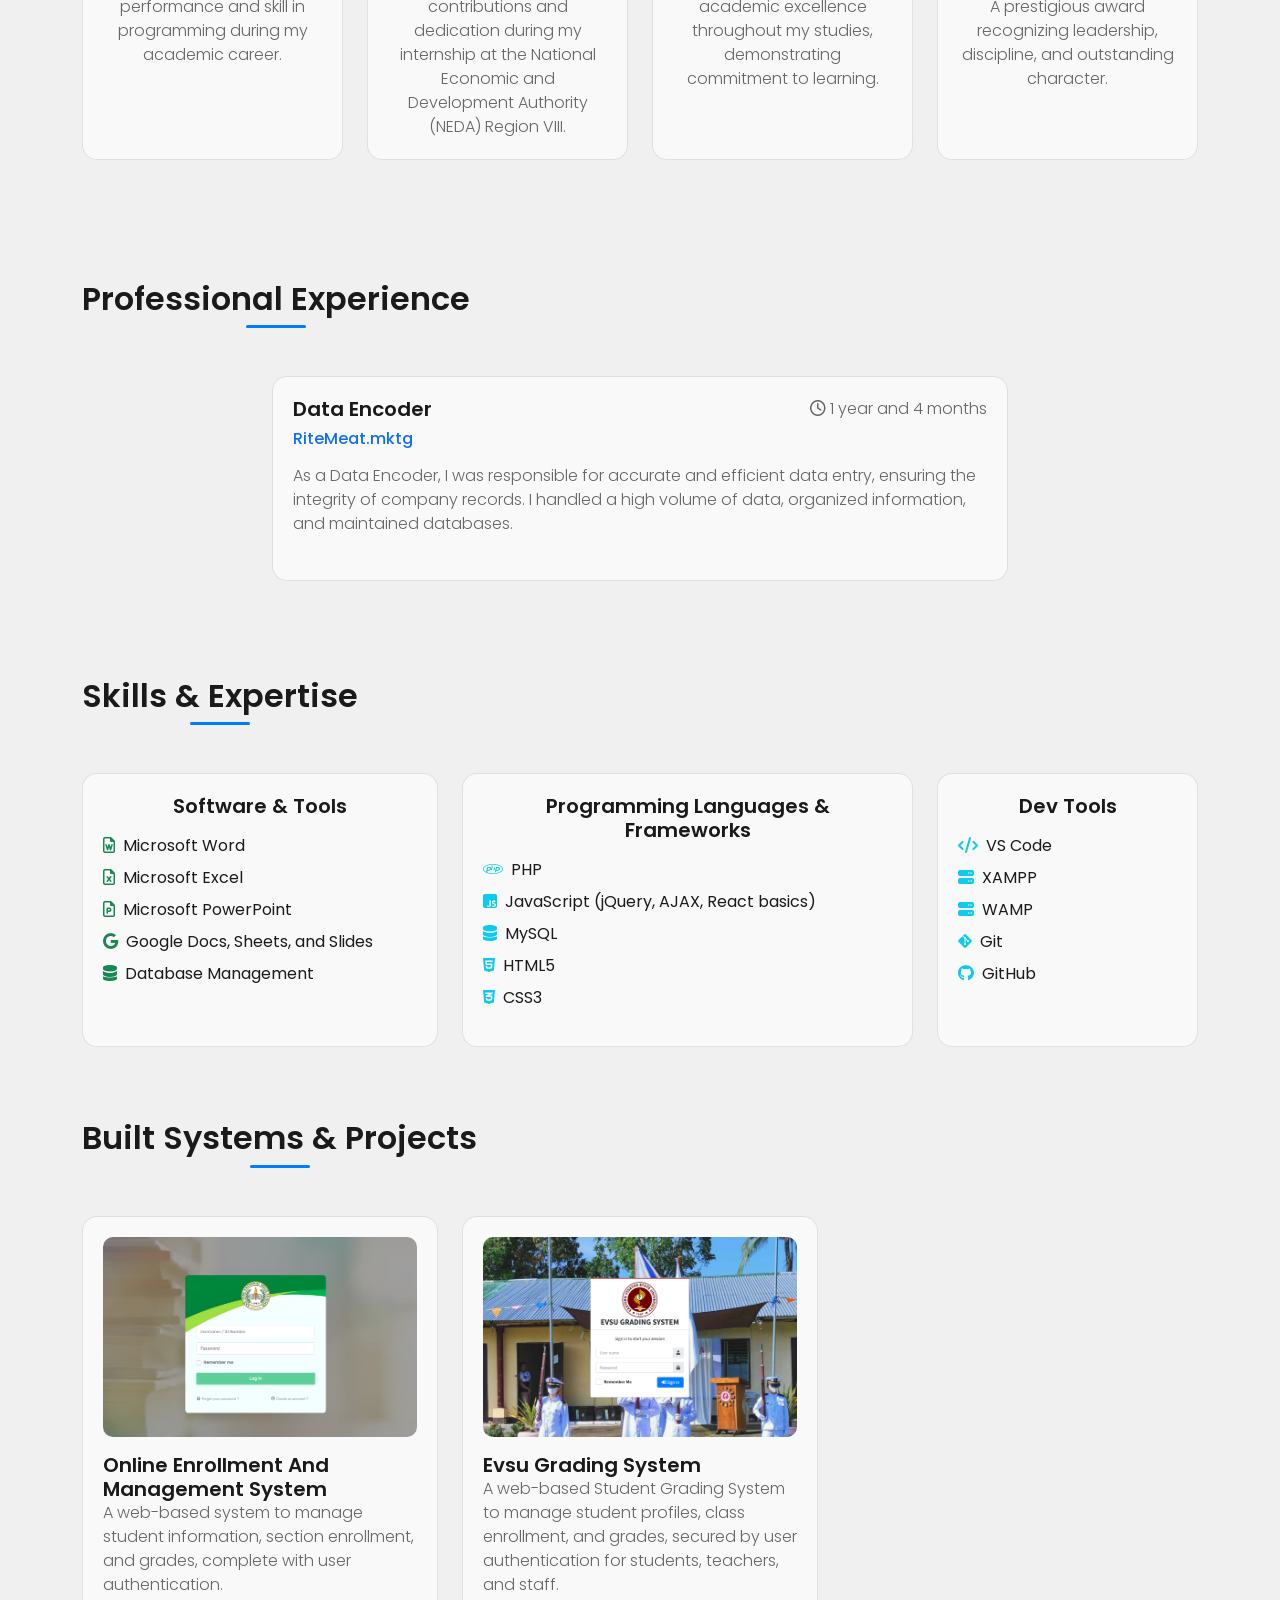
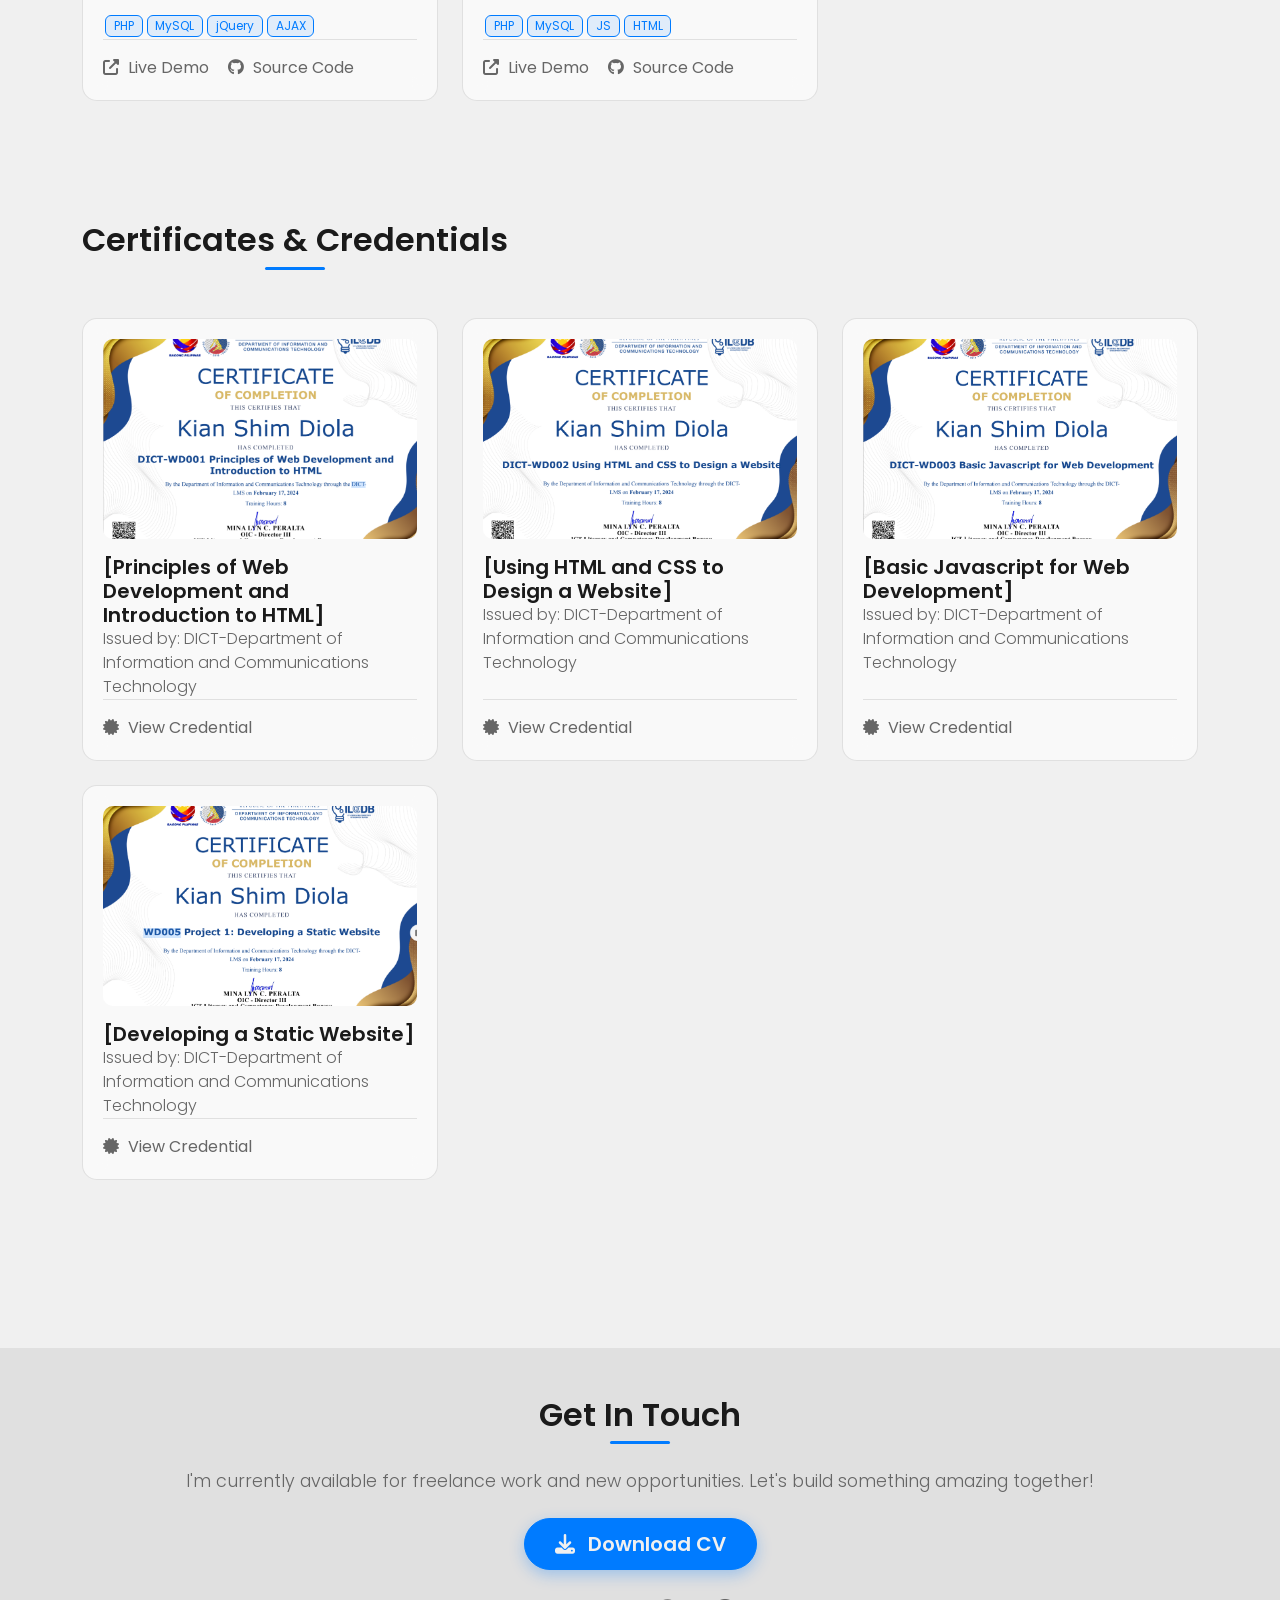
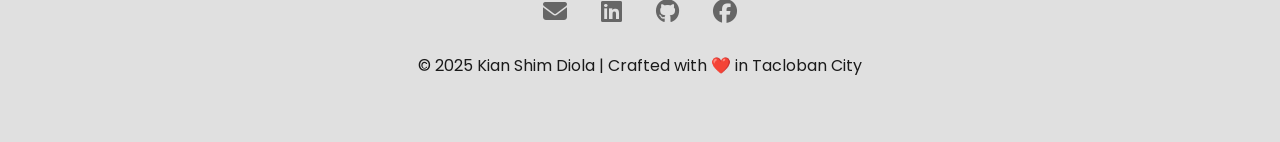
==== commit da3fd933: "Update index.html" ====
--- a/index.html
+++ b/index.html
@@ -67,6 +67,60 @@
             </div>
         </section>
 
+<!--  -->
+        </section>
+        <section id="achievements" class="py-5 fade-in-section">
+            <h2 class="text-center mb-5">Academic & Professional Achievements</h2>
+            <div class="row">
+                <div class="col-lg-3 col-md-6 mb-4">
+                    <a href="#certificates" class="achievement-link">
+                        <div class="glass-card text-center">
+                            <i class="fas fa-award fa-3x mb-3" style="color: var(--accent-color);"></i>
+                            <div class="card-body">
+                                <h5 class="card-title">Best in Programming</h5>
+                                <p class="card-text">Awarded for outstanding performance and skill in programming during my academic career.</p>
+                            </div>
+                        </div>
+                    </a>
+                </div>
+                <div class="col-lg-3 col-md-6 mb-4">
+                    <a href="#certificates" class="achievement-link">
+                        <div class="glass-card text-center">
+                            <i class="fas fa-briefcase fa-3x mb-3" style="color: var(--accent-color);"></i>
+                            <div class="card-body">
+                                <h5 class="card-title">Best Intern - NEDA VIII</h5>
+                                <p class="card-text">Recognized for exceptional contributions and dedication during my internship at the National Economic and Development Authority (NEDA) Region VIII.</p>
+                            </div>
+                        </div>
+                    </a>
+                </div>
+                <div class="col-lg-3 col-md-6 mb-4">
+                    <a href="#certificates" class="achievement-link">
+                        <div class="glass-card text-center">
+                            <i class="fas fa-graduation-cap fa-3x mb-3" style="color: var(--accent-color);"></i>
+                            <div class="card-body">
+                                <h5 class="card-title">Academic Achiever</h5>
+                                <p class="card-text">Maintained a high level of academic excellence throughout my studies, demonstrating commitment to learning.</p>
+                            </div>
+                        </div>
+                    </a>
+                </div>
+                <div class="col-lg-3 col-md-6 mb-4">
+                    <a href="#certificates" class="achievement-link">
+                        <div class="glass-card text-center">
+                            <i class="fas fa-medal fa-3x mb-3" style="color: var(--accent-color);"></i>
+                            <div class="card-body">
+                                <h5 class="card-title">Batang Agilla Awardee</h5>
+                                <p class="card-text">A prestigious award recognizing leadership, discipline, and outstanding character.</p>
+                            </div>
+                        </div>
+                    </a>
+                </div>
+            </div>
+        </section>
+<!--  -->
+
+        
         <section id="experience" class="py-5 fade-in-section">
             <h2 class="text-center mb-5">Professional Experience</h2>
             <div class="row">
@@ -134,56 +188,7 @@
             </div>
         </div>
     </div>
-</section>
-        <section id="achievements" class="py-5 fade-in-section">
-            <h2 class="text-center mb-5">Academic & Professional Achievements</h2>
-            <div class="row">
-                <div class="col-lg-3 col-md-6 mb-4">
-                    <a href="#certificates" class="achievement-link">
-                        <div class="glass-card text-center">
-                            <i class="fas fa-award fa-3x mb-3" style="color: var(--accent-color);"></i>
-                            <div class="card-body">
-                                <h5 class="card-title">Best in Programming</h5>
-                                <p class="card-text">Awarded for outstanding performance and skill in programming during my academic career.</p>
-                            </div>
-                        </div>
-                    </a>
-                </div>
-                <div class="col-lg-3 col-md-6 mb-4">
-                    <a href="#certificates" class="achievement-link">
-                        <div class="glass-card text-center">
-                            <i class="fas fa-briefcase fa-3x mb-3" style="color: var(--accent-color);"></i>
-                            <div class="card-body">
-                                <h5 class="card-title">Best Intern - NEDA VIII</h5>
-                                <p class="card-text">Recognized for exceptional contributions and dedication during my internship at the National Economic and Development Authority (NEDA) Region VIII.</p>
-                            </div>
-                        </div>
-                    </a>
-                </div>
-                <div class="col-lg-3 col-md-6 mb-4">
-                    <a href="#certificates" class="achievement-link">
-                        <div class="glass-card text-center">
-                            <i class="fas fa-graduation-cap fa-3x mb-3" style="color: var(--accent-color);"></i>
-                            <div class="card-body">
-                                <h5 class="card-title">Academic Achiever</h5>
-                                <p class="card-text">Maintained a high level of academic excellence throughout my studies, demonstrating commitment to learning.</p>
-                            </div>
-                        </div>
-                    </a>
-                </div>
-                <div class="col-lg-3 col-md-6 mb-4">
-                    <a href="#certificates" class="achievement-link">
-                        <div class="glass-card text-center">
-                            <i class="fas fa-medal fa-3x mb-3" style="color: var(--accent-color);"></i>
-                            <div class="card-body">
-                                <h5 class="card-title">Batang Agilla Awardee</h5>
-                                <p class="card-text">A prestigious award recognizing leadership, discipline, and outstanding character.</p>
-                            </div>
-                        </div>
-                    </a>
-                </div>
-            </div>
-        </section>
+
 
         <section id="systems" class="py-5 fade-in-section">
             <h2 class="text-center mb-5">Built Systems & Projects</h2>
@@ -383,3 +388,4 @@
 </html>
 
 
+
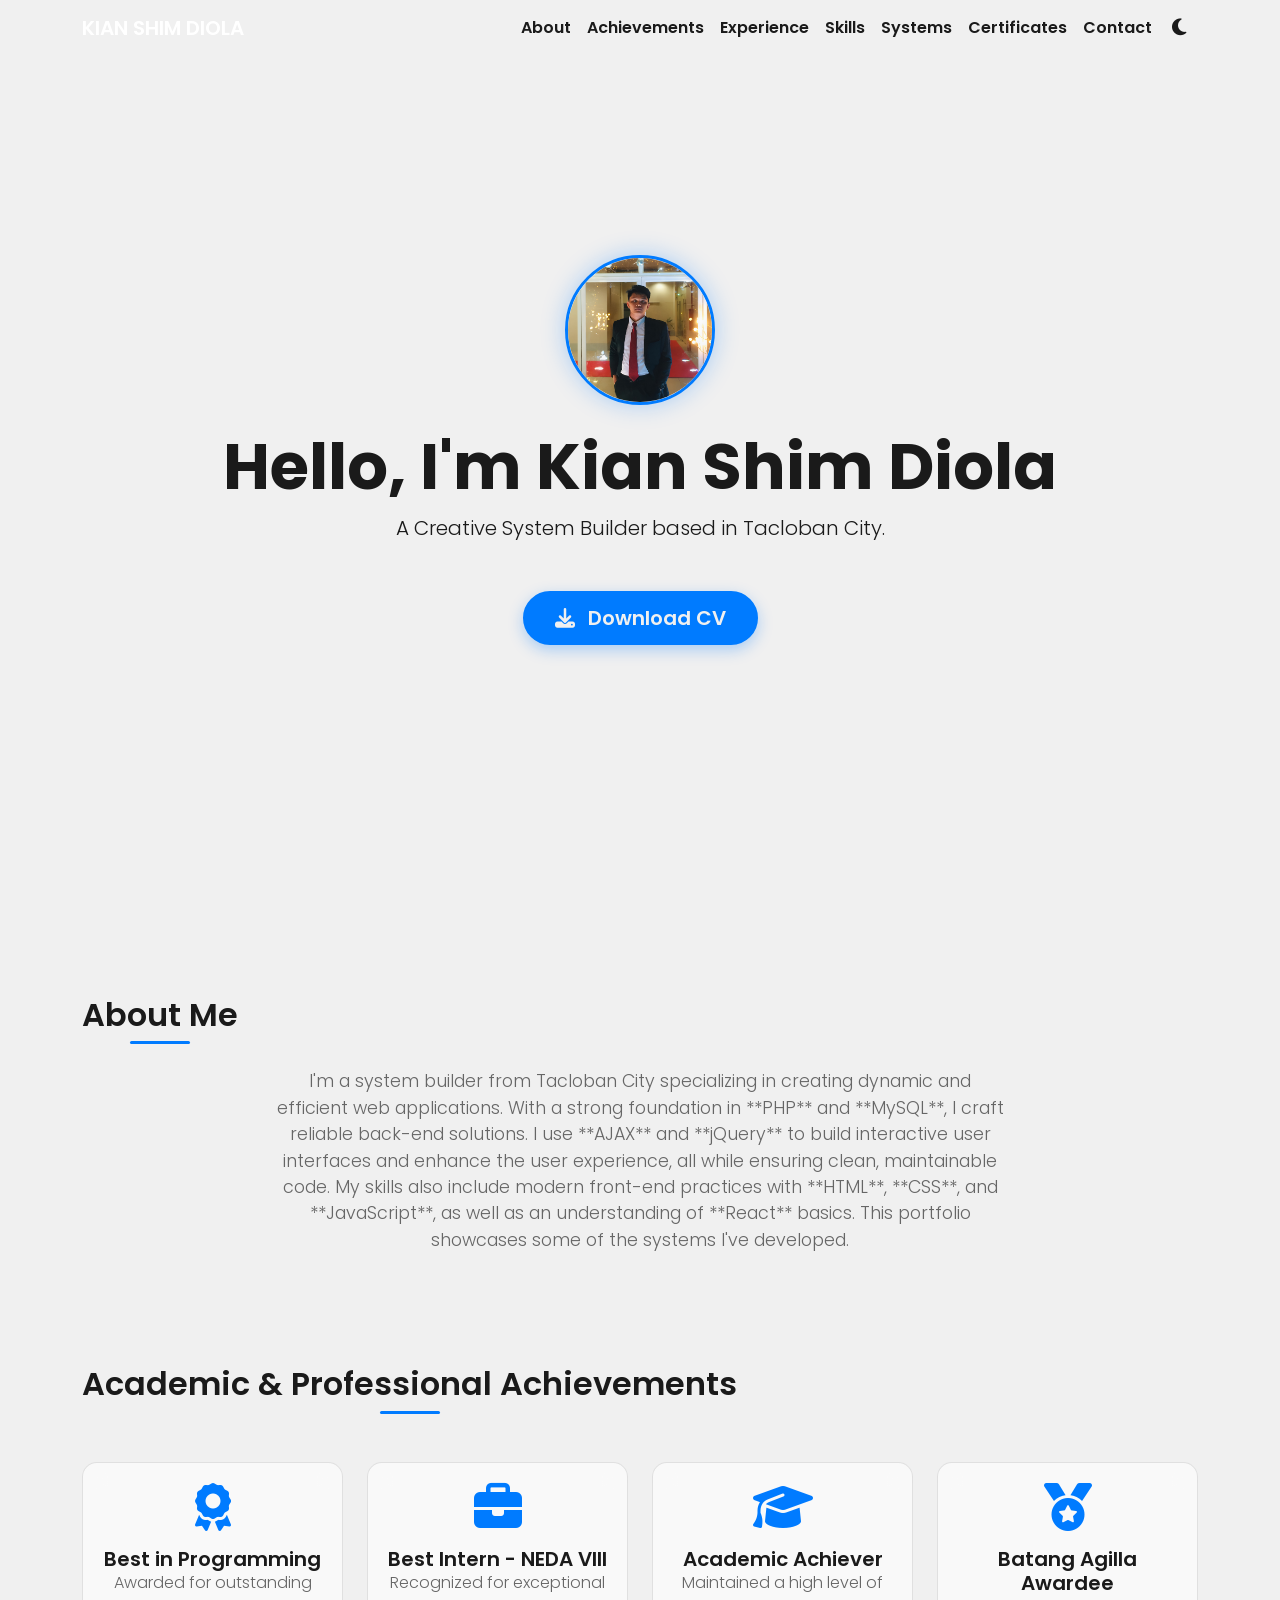
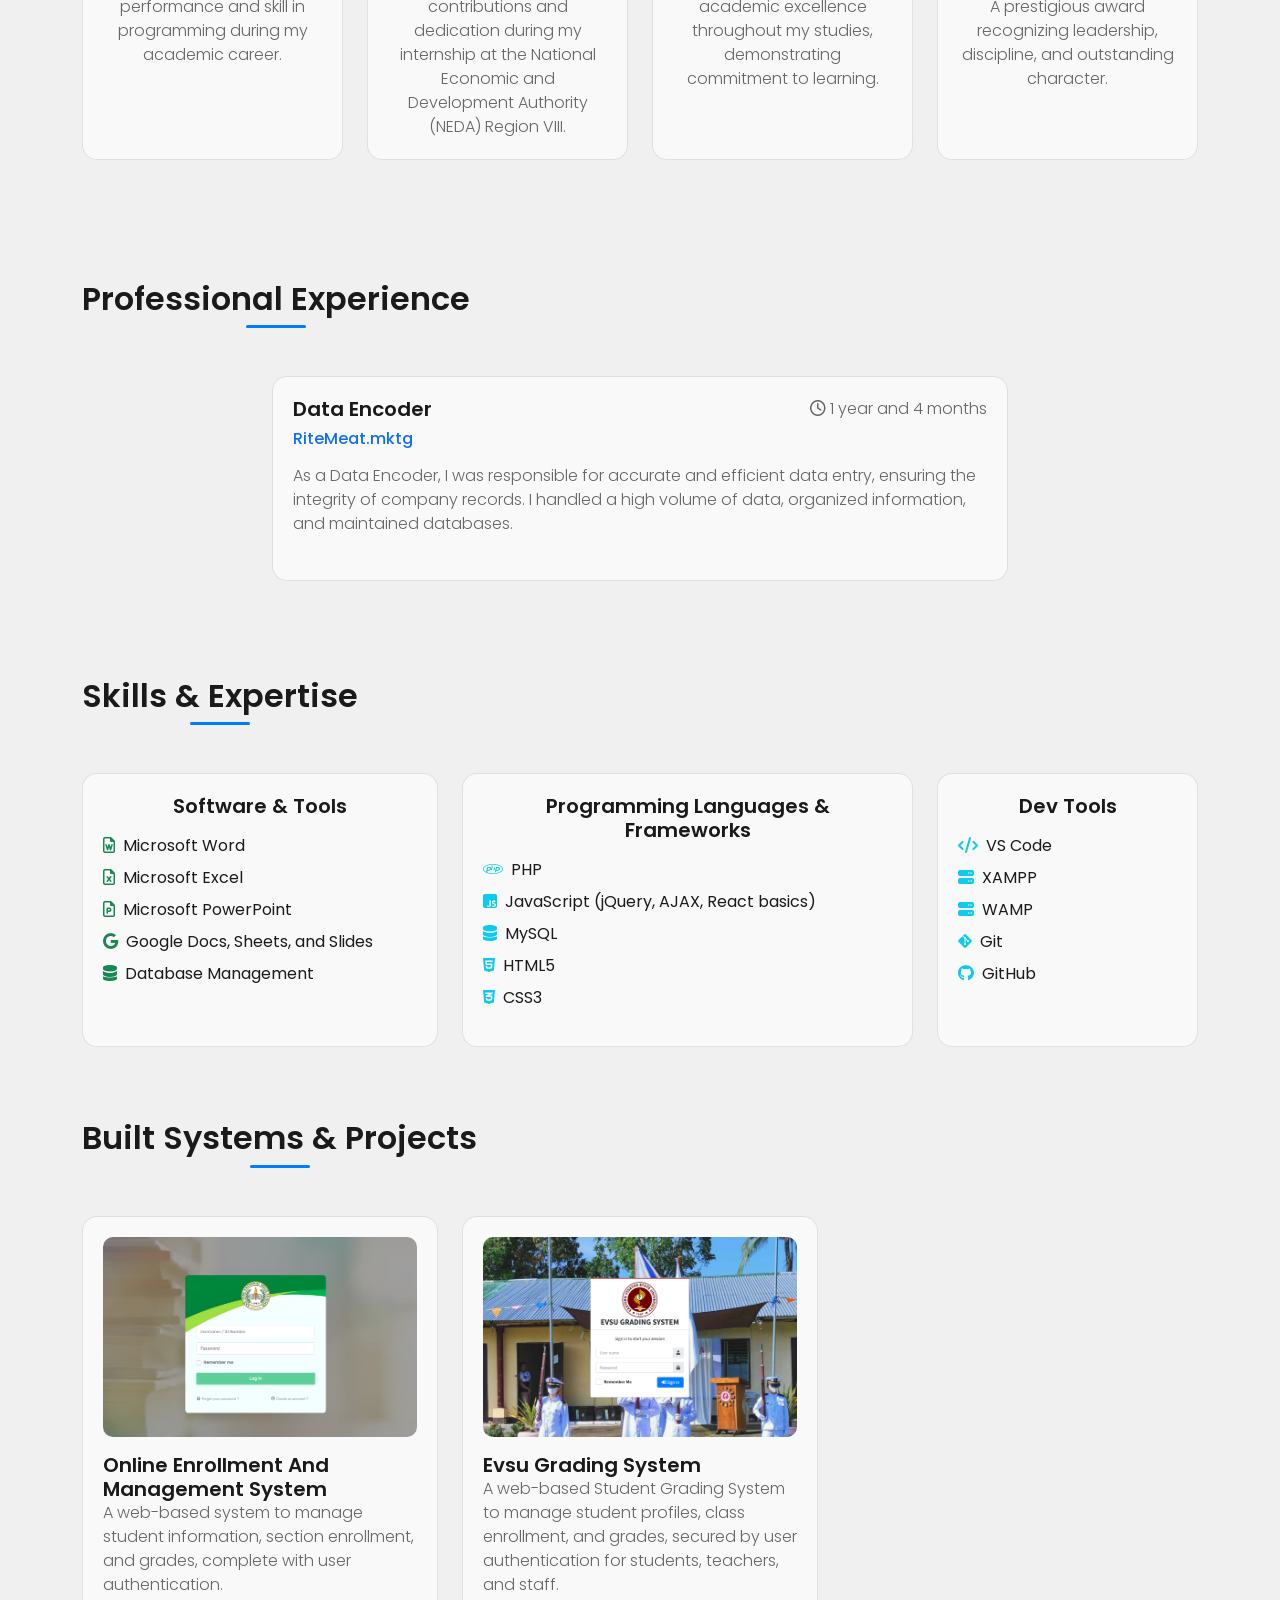
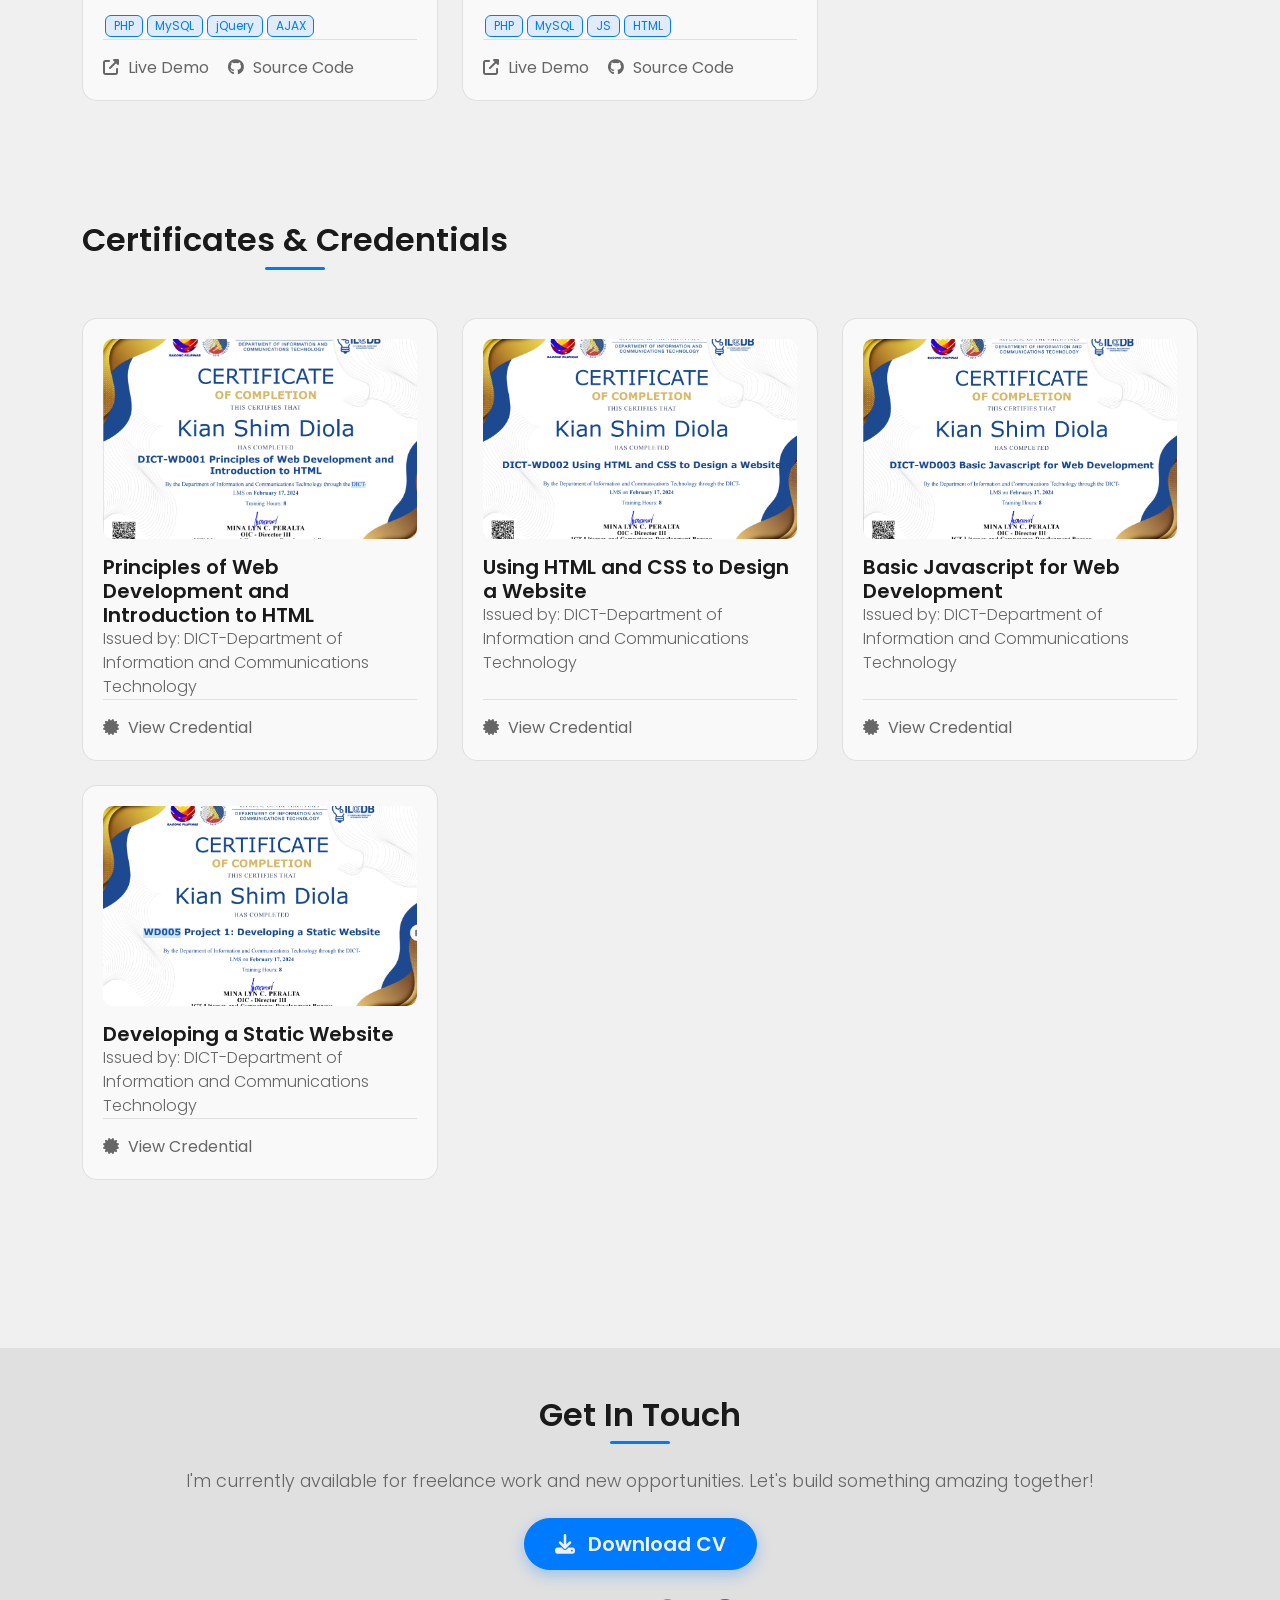
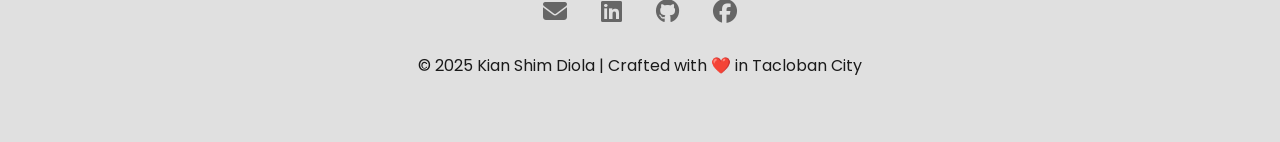
==== commit 7ef3a0c7: "Update index.html" ====
--- a/index.html
+++ b/index.html
@@ -27,9 +27,9 @@
             <div class="collapse navbar-collapse" id="navbarNav">
                 <ul class="navbar-nav ms-auto">
                     <li class="nav-item"><a class="nav-link" href="#about">About</a></li>
+                    <li class="nav-item"><a class="nav-link" href="#achievements">Achievements</a></li>
                     <li class="nav-item"><a class="nav-link" href="#experience">Experience</a></li>
                     <li class="nav-item"><a class="nav-link" href="#skills">Skills</a></li>
-                    <li class="nav-item"><a class="nav-link" href="#achievements">Achievements</a></li>
                     <li class="nav-item"><a class="nav-link" href="#systems">Systems</a></li>
                     <li class="nav-item"><a class="nav-link" href="#certificates">Certificates</a></li>
                     <li class="nav-item"><a class="nav-link" href="#contact">Contact</a></li>
@@ -241,7 +241,7 @@
                     <div class="glass-card">
                         <img src="images/certificate/DICT-WD001.png" class="card-img-top" alt="Certificate 1">
                         <div class="card-body">
-                            <h5 class="card-title">[Principles of Web Development and Introduction to HTML]</h5>
+                            <h5 class="card-title">Principles of Web Development and Introduction to HTML</h5>
                             <p class="card-text">Issued by: DICT-Department of Information and Communications Technology</p>
                         </div>
                         <div class="card-footer">
@@ -254,7 +254,7 @@
                     <div class="glass-card">
                         <img src="images/certificate/DICT-WD002.png" class="card-img-top" alt="Certificate 2">
                         <div class="card-body">
-                            <h5 class="card-title">[Using HTML and CSS to Design a Website]</h5>
+                            <h5 class="card-title">Using HTML and CSS to Design a Website</h5>
                             <p class="card-text">Issued by: DICT-Department of Information and Communications Technology</p>
                         </div>
                         <div class="card-footer">
@@ -266,7 +266,7 @@
                     <div class="glass-card">
                         <img src="images/certificate/DICT-WD003.png" class="card-img-top" alt="Certificate 2">
                         <div class="card-body">
-                            <h5 class="card-title">[Basic Javascript for Web Development]</h5>
+                            <h5 class="card-title">Basic Javascript for Web Development</h5>
                             <p class="card-text">Issued by: DICT-Department of Information and Communications Technology</p>
                         </div>
                         <div class="card-footer">
@@ -279,7 +279,7 @@
                     <div class="glass-card">
                         <img src="images/certificate/WD005 Project 1.png" class="card-img-top" alt="Certificate 2">
                         <div class="card-body">
-                            <h5 class="card-title">[Developing a Static Website]</h5>
+                            <h5 class="card-title">Developing a Static Website</h5>
                             <p class="card-text">Issued by: DICT-Department of Information and Communications Technology</p>
                         </div>
                         <div class="card-footer">
@@ -309,7 +309,7 @@
             <h2 class="mb-4">Get In Touch</h2>
             <p class="lead-sm mb-4">I'm currently available for freelance work and new opportunities. Let's build something amazing together!</p>
             
-            <a href="[LINK_TO_YOUR_CV.pdf]" download="Kian_Shim_Diola_CV.pdf" class="btn btn-primary btn-lg mb-4 contact-cv-btn">
+            <a href="./cv/Kian_Shim_Diola_CV.pdf" download="Kian_Shim_Diola_CV.pdf" class="btn btn-primary btn-lg mb-4 contact-cv-btn">
                 <i class="fas fa-download me-2"></i> Download CV
             </a>
 
@@ -389,3 +389,4 @@
 
 
 
+
